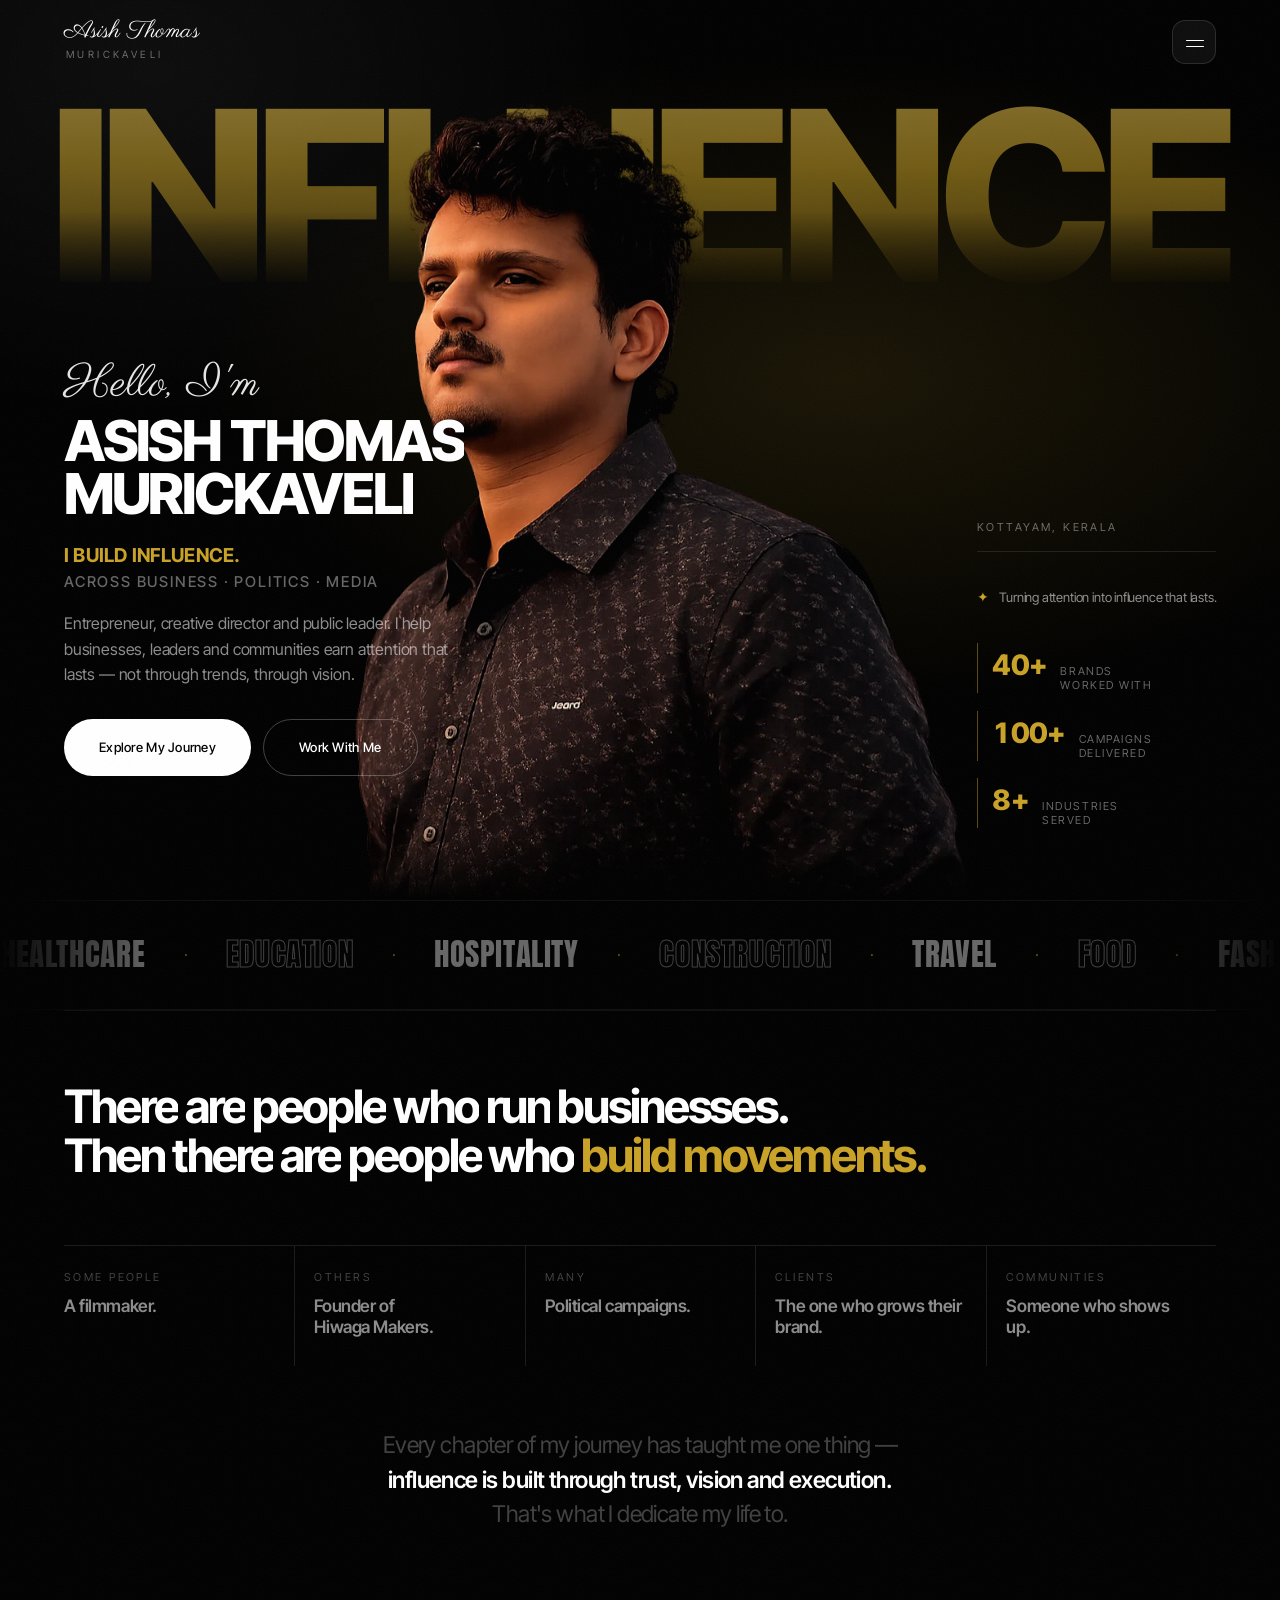
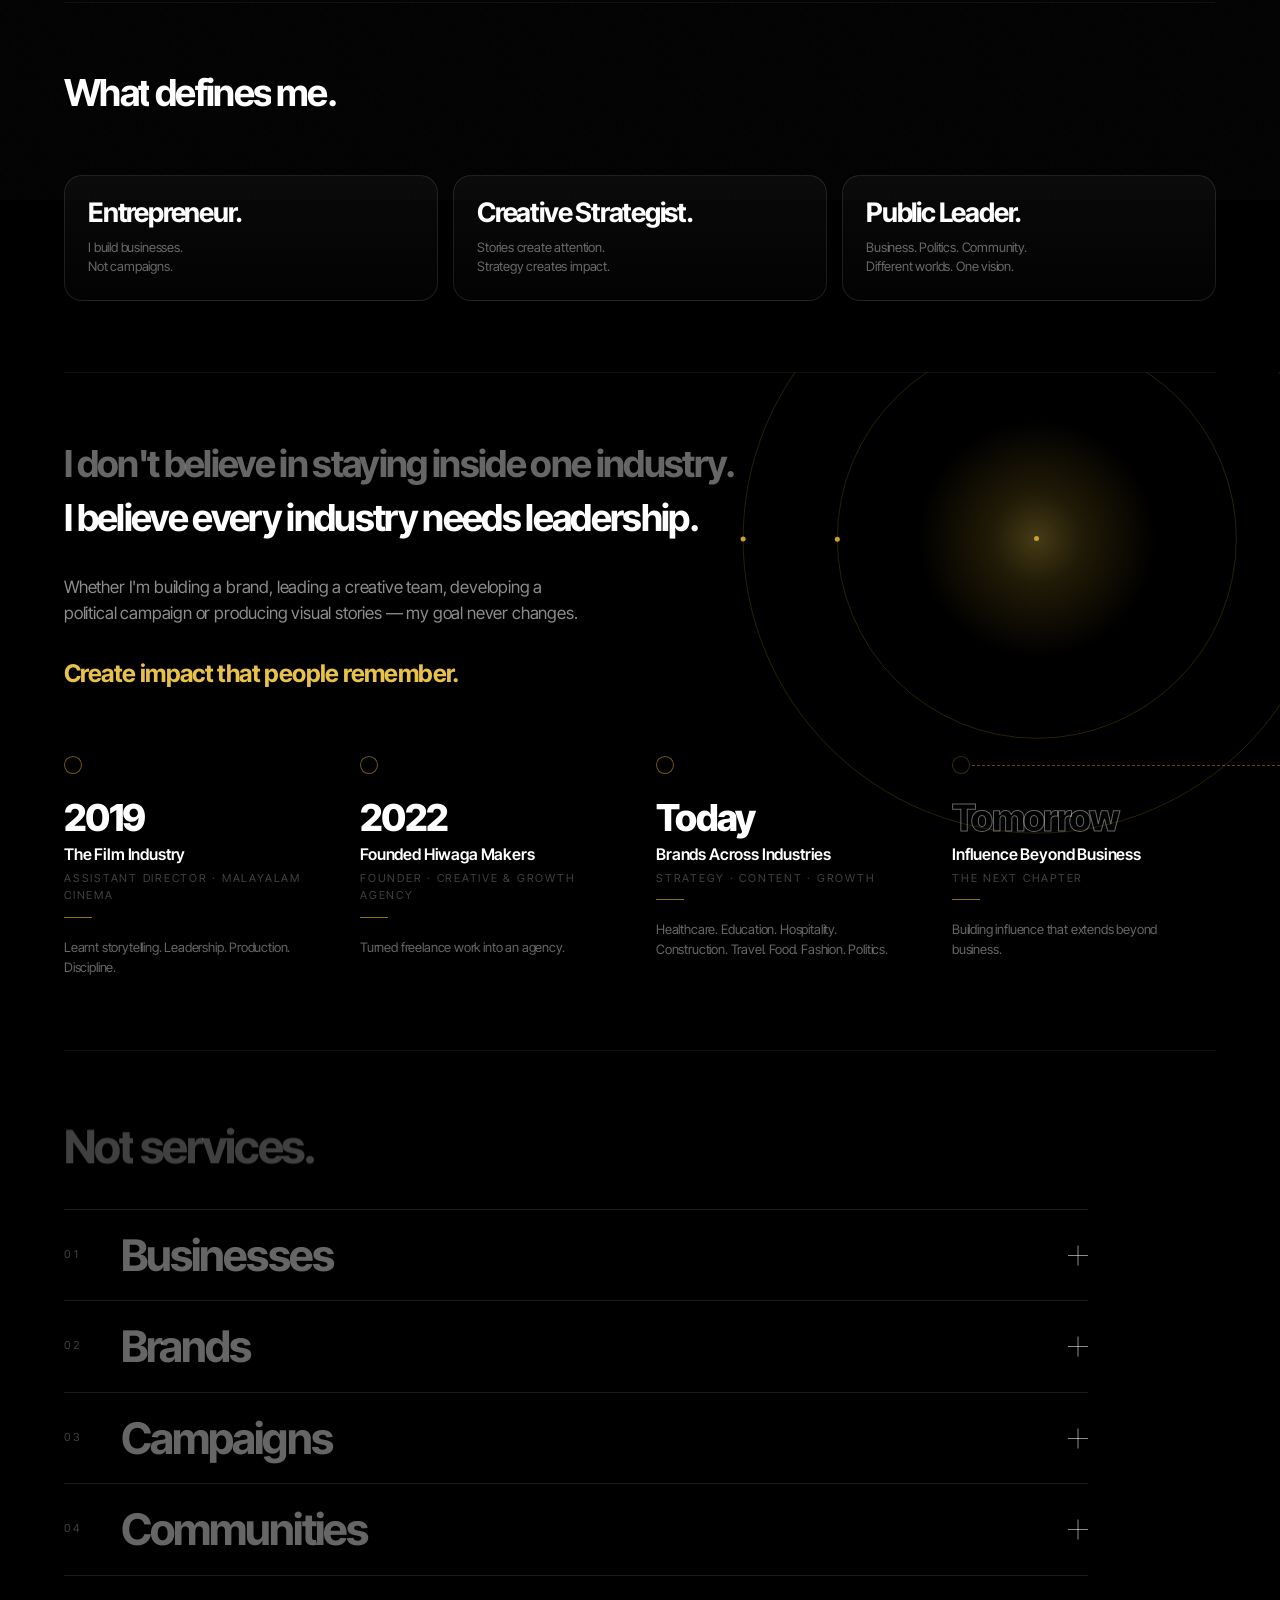
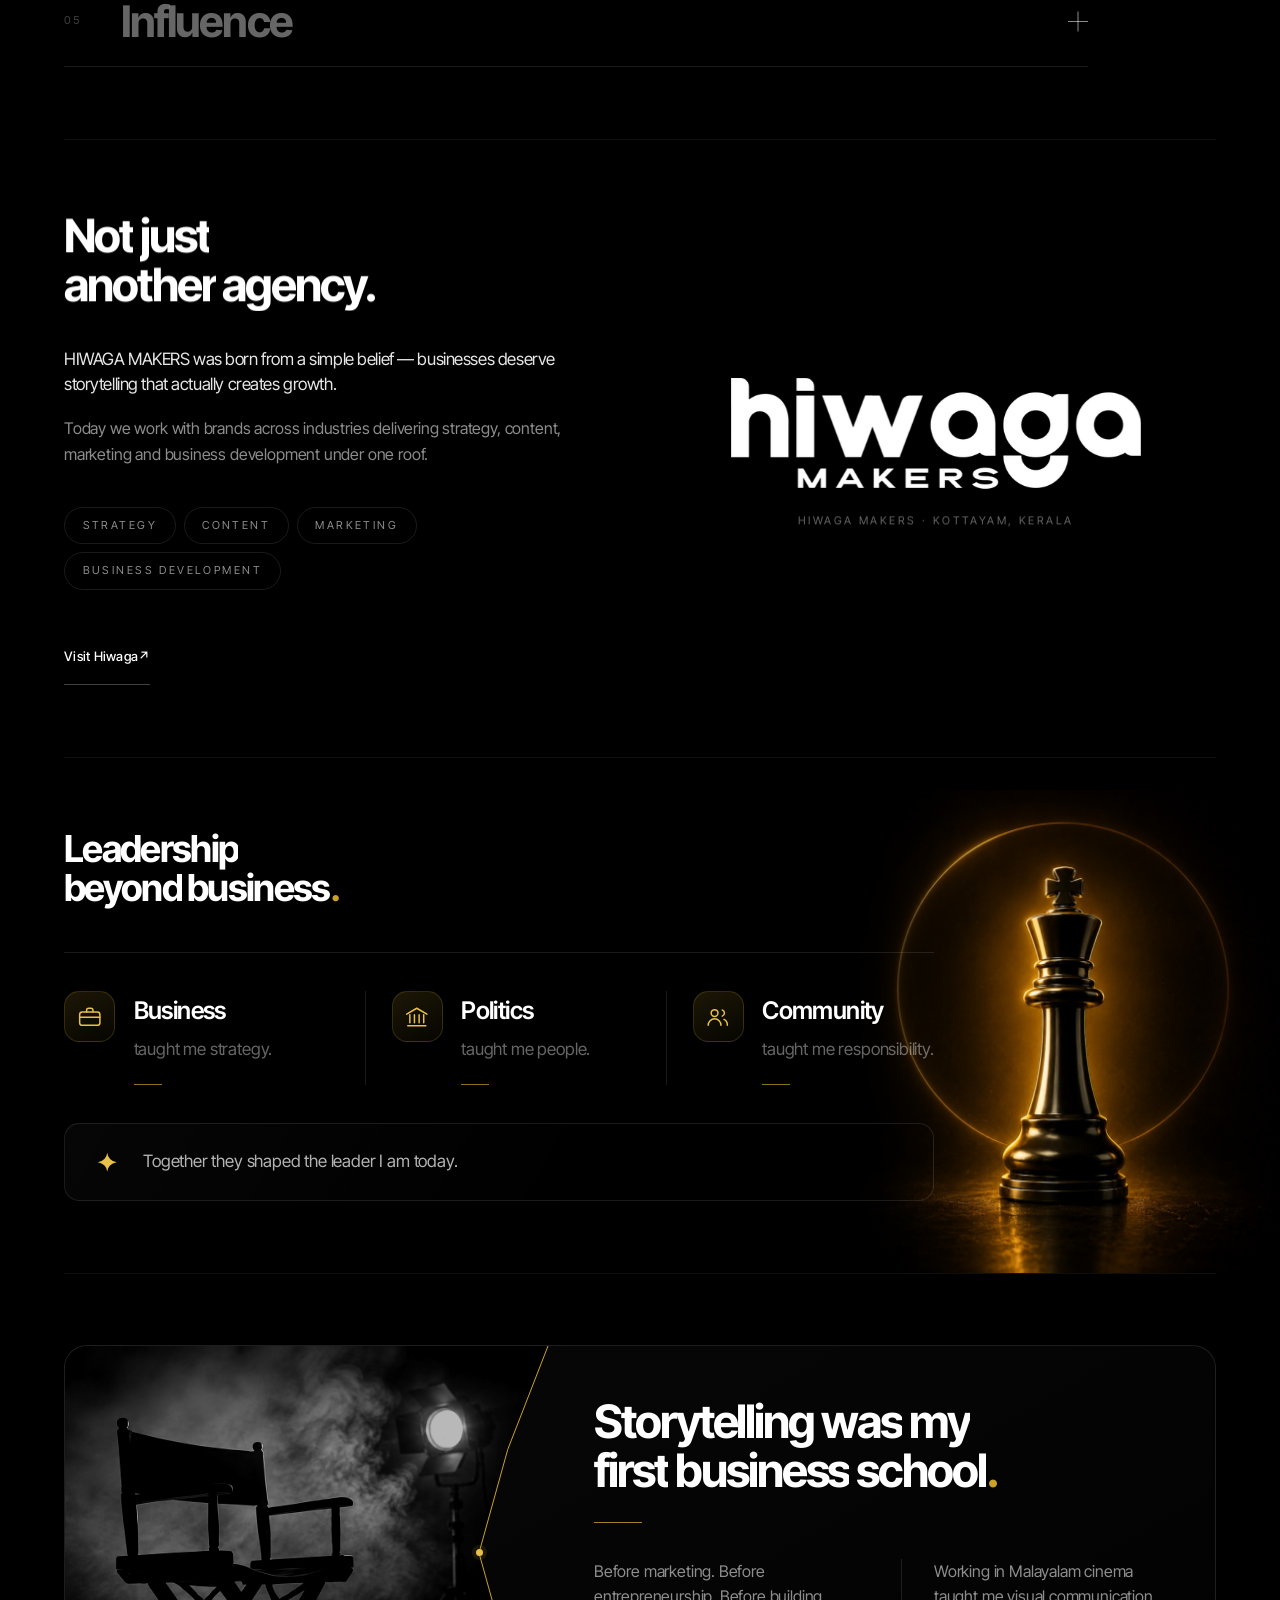
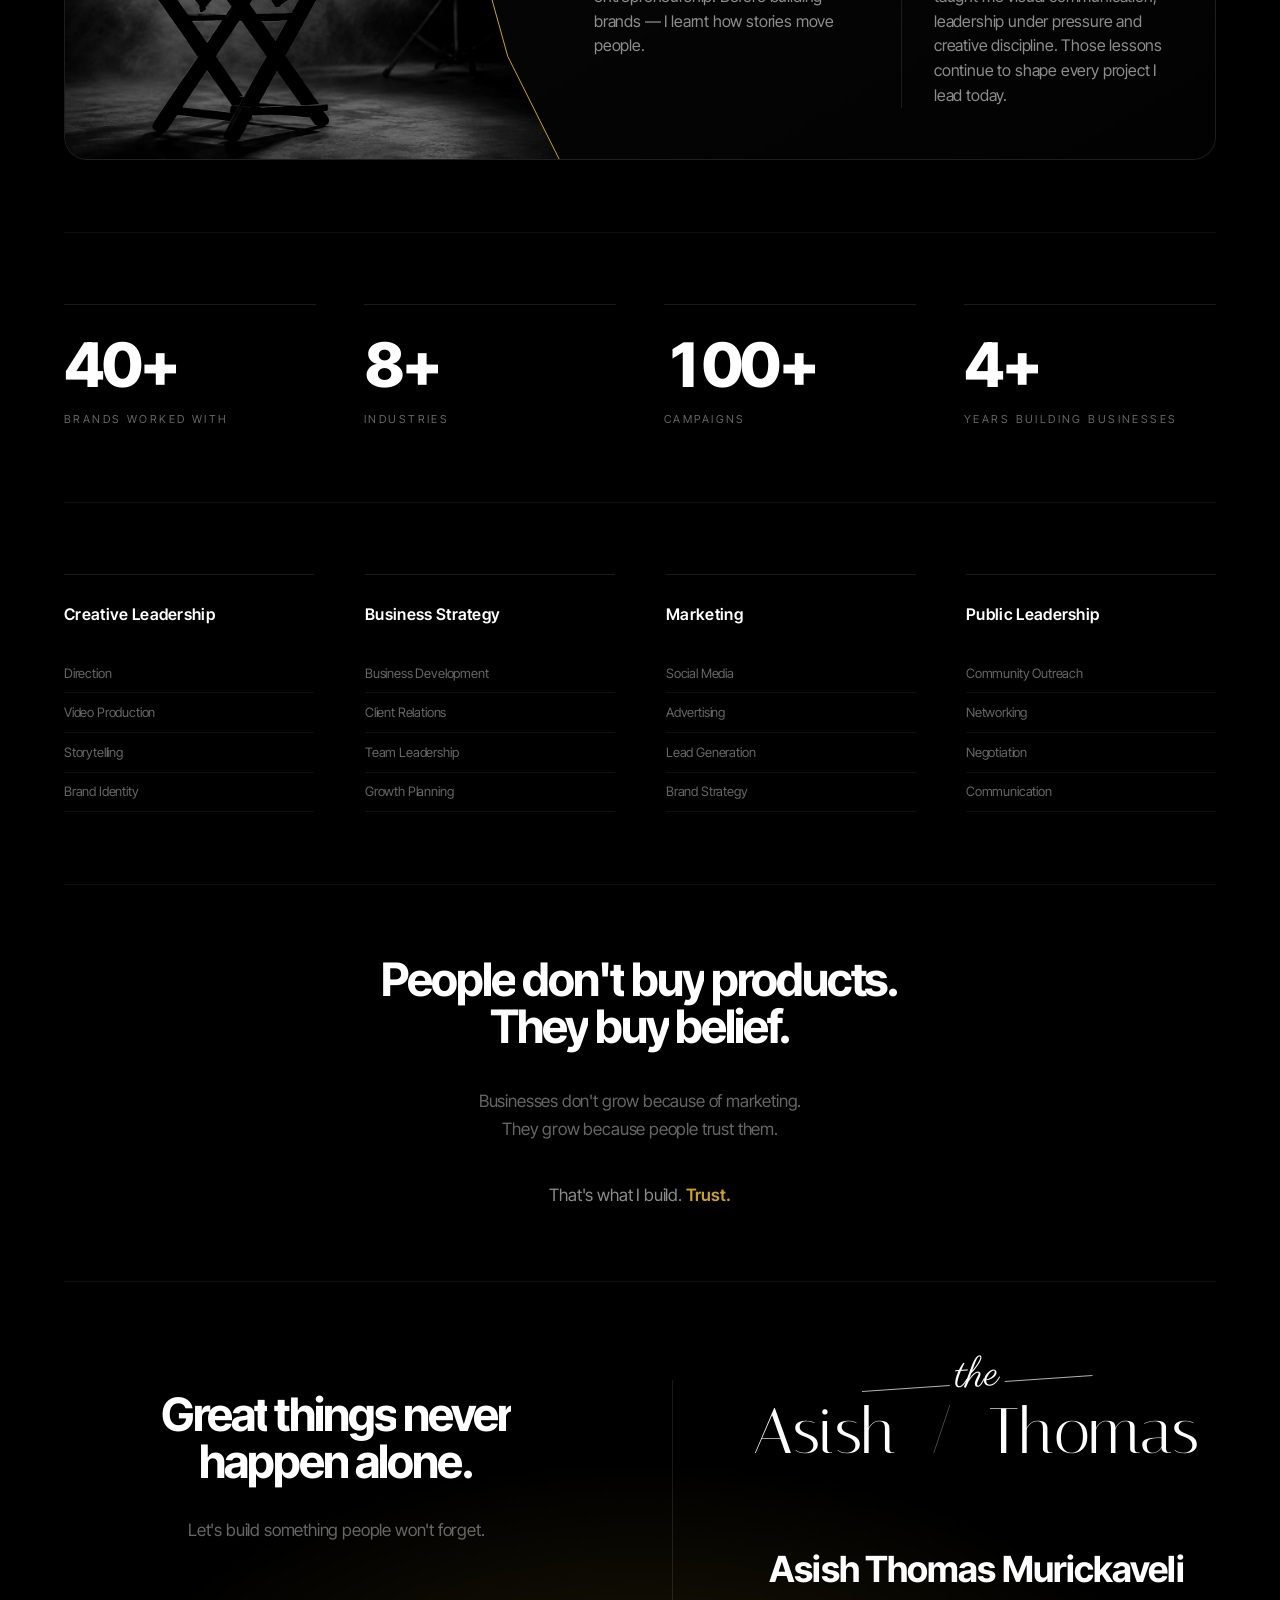
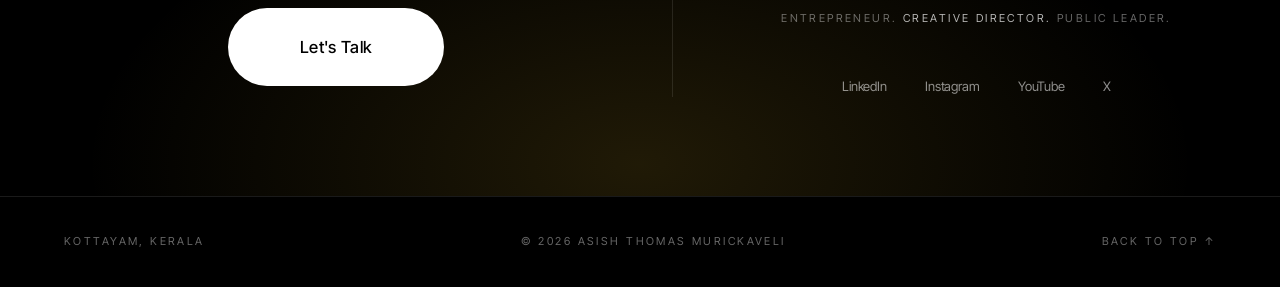
==== index.html @ c1691a9d "Implement the UI design for Asish portfolio - v1" ====
<!doctype html>
<html lang="en">
  <head>
    <meta charset="UTF-8" />
    <meta
      name="viewport"
      content="width=device-width, initial-scale=1.0, viewport-fit=cover"
    />
    <meta name="theme-color" content="#000000" />

    <!-- ================= SEO ================= -->
    <title>Asish Thomas Murickaveli — I Build Influence</title>
    <meta
      name="description"
      content="Asish Thomas Murickaveli — Entrepreneur, Creative Director and Public Leader. Founder of Hiwaga Makers. Building influence across business, politics and media."
    />
    <meta name="author" content="Asish Thomas Murickaveli" />
    <meta name="robots" content="index, follow" />
    <link rel="canonical" href="https://asishthomas.com/" />

    <!-- Open Graph -->
    <meta property="og:type" content="website" />
    <meta
      property="og:title"
      content="Asish Thomas Murickaveli — I Build Influence"
    />
    <meta
      property="og:description"
      content="Entrepreneur. Creative Director. Public Leader. I help businesses, leaders and communities earn attention that lasts."
    />
    <meta property="og:image" content="assets/img/portrait.png" />
    <meta property="og:url" content="https://asishthomas.com/" />
    <meta name="twitter:card" content="summary_large_image" />

    <!-- ================= FONTS ================= -->
    <!-- SF Pro Display is the target face and resolves natively on Apple platforms
       (see --font-sans). Inter Tight is the fallback grotesk for everyone else;
       Italiana + Parisienne set the wordmark and the "Hello, I'm" line;
       Anton carries the industries strip. -->
    <link rel="preconnect" href="https://fonts.googleapis.com" />
    <link rel="preconnect" href="https://fonts.gstatic.com" crossorigin />
    <link
      href="https://fonts.googleapis.com/css2?family=Anton&family=Inter+Tight:ital,wght@0,300;0,400;0,500;0,600;0,700;0,800;0,900&family=Italiana&family=Parisienne&display=swap"
      rel="stylesheet"
    />

    <!-- ================= STYLES (modular) ================= -->
    <link rel="stylesheet" href="css/variables.css" />
    <link rel="stylesheet" href="css/base.css" />
    <link rel="stylesheet" href="css/components.css" />
    <link rel="stylesheet" href="css/sections.css" />
    <link rel="stylesheet" href="css/responsive.css" />

    <link rel="icon" href="assets/img/favicon.svg" type="image/svg+xml" />

    <!-- The hero portrait is the LCP element — fetch it alongside the CSS -->
    <link
      rel="preload"
      as="image"
      href="assets/img/portrait.webp"
      type="image/webp"
      fetchpriority="high"
    />

    <!-- Flag JS support before first paint so no-JS visitors still see everything -->
    <script>
      document.documentElement.classList.add("js");
    </script>

    <!-- Structured data -->
    <script type="application/ld+json">
      {
        "@context": "https://schema.org",
        "@type": "Person",
        "name": "Asish Thomas Murickaveli",
        "jobTitle": ["Entrepreneur", "Creative Director", "Public Leader"],
        "worksFor": { "@type": "Organization", "name": "Hiwaga Makers" },
        "address": {
          "@type": "PostalAddress",
          "addressLocality": "Kottayam",
          "addressRegion": "Kerala",
          "addressCountry": "IN"
        },
        "description": "Builder of influence across business, politics and media."
      }
    </script>
  </head>

  <body>
    <!-- ============================================================
     PRELOADER — a single counting line, no logos, no spinners
============================================================ -->
    <div class="preloader" id="preloader" aria-hidden="true">
      <div class="preloader__inner">
        <span class="preloader__word">INFLUENCE</span>
        <span class="preloader__count" id="preloaderCount">00</span>
      </div>
      <div class="preloader__bar"><i id="preloaderBar"></i></div>
    </div>

    <!-- Film grain overlay -->
    <div class="grain" aria-hidden="true"></div>

    <!-- Scroll progress -->
    <div class="scroll-progress" aria-hidden="true">
      <i id="scrollProgress"></i>
    </div>

    <a class="skip-link" href="#hero">Skip to content</a>

    <!-- ============================================================
     NAVIGATION
============================================================ -->
    <header class="nav" id="nav">
      <div class="nav__inner">
        <!-- Brand mark: a signature wordmark. Script given name over a
         letterspaced surname — the same pairing as the footer lockup. -->
        <a
          href="#hero"
          class="brand"
          aria-label="Asish Thomas Murickaveli — home"
        >
          <span class="brand__script">Asish Thomas</span>
          <span class="brand__surname">Murickaveli</span>
        </a>

        <button
          class="nav__toggle"
          id="navToggle"
          aria-label="Open menu"
          aria-expanded="false"
          aria-controls="menu"
        >
          <span></span><span></span>
        </button>
      </div>
    </header>

    <!-- Fullscreen menu -->
    <div
      class="menu"
      id="menu"
      role="dialog"
      aria-modal="true"
      aria-label="Menu"
      hidden
    >
      <div class="menu__list">
        <a href="#hero" data-nav><em>01</em> Home</a>
        <a href="#story" data-nav><em>02</em> Story</a>
        <a href="#pillars" data-nav><em>03</em> Pillars</a>
        <a href="#journey" data-nav><em>04</em> Journey</a>
        <a href="#build" data-nav><em>05</em> What I Build</a>
        <a href="#hiwaga" data-nav><em>06</em> Hiwaga Makers</a>
        <a href="#leadership" data-nav><em>07</em> Leadership</a>
        <a href="#film" data-nav><em>08</em> Film</a>
        <a href="#numbers" data-nav><em>09</em> Impact</a>
        <a href="#contact" data-nav><em>10</em> Contact</a>
      </div>
      <div class="menu__foot">
        <div class="menu__meta">
          <span>Kottayam, Kerala</span>
          <span>Entrepreneur · Creative Director · Public Leader</span>
        </div>
        <a href="#contact" class="btn btn--solid" data-nav
          ><span>Work With Me</span></a
        >
      </div>
    </div>

    <!-- Section indicator rail -->
    <nav class="rail" id="rail" aria-label="Section navigation">
      <a href="#hero" data-nav data-rail="Home"><i></i></a>
      <a href="#story" data-nav data-rail="Story"><i></i></a>
      <a href="#pillars" data-nav data-rail="Pillars"><i></i></a>
      <a href="#journey" data-nav data-rail="Journey"><i></i></a>
      <a href="#build" data-nav data-rail="Build"><i></i></a>
      <a href="#hiwaga" data-nav data-rail="Hiwaga"><i></i></a>
      <a href="#leadership" data-nav data-rail="Leadership"><i></i></a>
      <a href="#film" data-nav data-rail="Film"><i></i></a>
      <a href="#numbers" data-nav data-rail="Impact"><i></i></a>
      <a href="#contact" data-nav data-rail="Contact"><i></i></a>
    </nav>

    <main id="main">
      <!-- ==========================================================
       01 · HERO
  ========================================================== -->
      <section class="hero" id="hero" data-section>
        <!-- Oversized display word. Decorative: the portrait crops into it, the
         way a title card sits behind a subject. -->
        <div class="hero__word" aria-hidden="true" data-parallax="0.04">
          <span>INFLUENCE</span>
        </div>

        <!-- Cut-out portrait: stands in front of the display word, feet feathered
         into the section edge. WebP first, PNG for older Safari. -->
        <div class="hero__media" data-parallax="0.06">
          <picture>
            <source srcset="assets/img/portrait.webp" type="image/webp" />
            <img
              src="assets/img/portrait.png"
              alt="Portrait of Asish Thomas Murickaveli"
              class="hero__img"
              width="767"
              height="984"
              fetchpriority="high"
              decoding="async"
            />
          </picture>
        </div>

        <div class="hero__inner">
          <div class="hero__grid">
            <div class="hero__lead">
              <p class="hero__script" data-reveal>Hello, I'm</p>

              <h1 class="hero__name" data-split data-delay="140">
                Asish Thomas<br />Murickaveli
              </h1>

              <p class="hero__role" data-reveal data-delay="520">
                I Build Influence.<br />
                <span>Across Business · Politics · Media</span>
              </p>

              <p class="hero__copy" data-reveal data-delay="600">
                Entrepreneur, creative director and public leader. I help
                businesses, leaders and communities earn attention that lasts —
                not through trends, through vision.
              </p>

              <div class="hero__actions" data-reveal data-delay="680">
                <a href="#journey" class="btn btn--solid" data-nav>
                  <span>Explore My Journey</span>
                </a>
                <a href="#contact" class="btn btn--ghost" data-nav>
                  <span>Work With Me</span>
                </a>
              </div>

              <p class="hero__pill" data-reveal data-delay="760">
                <span class="dot" aria-hidden="true"></span>
                Available for collaborations
              </p>
            </div>

            <aside class="hero__side">
              <p class="hero__place" data-reveal data-delay="660">
                Kottayam, Kerala
              </p>

              <p class="hero__note" data-reveal data-delay="700">
                <span class="spark" aria-hidden="true">✦</span>
                Turning attention into influence that lasts.
              </p>

              <ul class="hero__stats" aria-label="Track record">
                <li data-reveal data-delay="760">
                  <b>40+</b><span>Brands<br />Worked With</span>
                </li>
                <li data-reveal data-delay="820">
                  <b>100+</b><span>Campaigns<br />Delivered</span>
                </li>
                <li data-reveal data-delay="880">
                  <b>8+</b><span>Industries<br />Served</span>
                </li>
              </ul>
            </aside>
          </div>
        </div>
      </section>

      <!-- ==========================================================
       MARQUEE · Industries
  ========================================================== -->
      <section class="marquee" aria-label="Industries served">
        <div class="marquee__track">
          <div class="marquee__group">
            <span>Healthcare</span><em>·</em><span>Education</span><em>·</em
            ><span>Hospitality</span><em>·</em> <span>Construction</span
            ><em>·</em><span>Travel</span><em>·</em><span>Food</span><em>·</em>
            <span>Fashion</span><em>·</em><span>Politics</span><em>·</em>
          </div>
          <div class="marquee__group" aria-hidden="true">
            <span>Healthcare</span><em>·</em><span>Education</span><em>·</em
            ><span>Hospitality</span><em>·</em> <span>Construction</span
            ><em>·</em><span>Travel</span><em>·</em><span>Food</span><em>·</em>
            <span>Fashion</span><em>·</em><span>Politics</span><em>·</em>
          </div>
        </div>
      </section>

      <!-- ==========================================================
       02 · STORY
  ========================================================== -->
      <section class="section story" id="story" data-section>
        <div class="wrap">
          <!-- Band 1 — the statement -->
          <h2 class="story__statement" data-split>
            There are people who run businesses.<br />
            Then there are people who <span class="hl">build movements.</span>
          </h2>

          <!-- Band 2 — the same five sentences, restructured so they scan -->
          <ul class="known">
            <li class="known__item" data-reveal>
              <span class="known__who">Some people</span>
              <span class="known__what">A filmmaker.</span>
            </li>
            <li class="known__item" data-reveal data-delay="70">
              <span class="known__who">Others</span>
              <span class="known__what">Founder of Hiwaga&nbsp;Makers.</span>
            </li>
            <li class="known__item" data-reveal data-delay="140">
              <span class="known__who">Many</span>
              <span class="known__what">Political campaigns.</span>
            </li>
            <li class="known__item" data-reveal data-delay="210">
              <span class="known__who">Clients</span>
              <span class="known__what">The one who grows their brand.</span>
            </li>
            <li class="known__item" data-reveal data-delay="280">
              <span class="known__who">Communities</span>
              <span class="known__what">Someone who shows up.</span>
            </li>
          </ul>

          <!-- Band 3 — the conclusion -->
          <blockquote class="creed" data-reveal>
            <span>Every chapter of my journey has taught me one thing —</span>
            <strong
              >influence is built through trust, vision and execution.</strong
            >
            <span>That's what I dedicate my life to.</span>
          </blockquote>
        </div>
      </section>

      <!-- ==========================================================
       03 · PILLARS
  ========================================================== -->
      <section class="section pillars" id="pillars" data-section>
        <div class="wrap">
          <header class="intro">
            <h2 class="intro__title" data-split>What defines me.</h2>
            <p class="intro__sub" data-reveal data-delay="120">
              Three disciplines, one way of working — I build the business, tell
              its story and stand behind it in public.
            </p>
          </header>

          <div class="cards">
            <article class="card" data-reveal>
              <span class="card__glow" aria-hidden="true"></span>
              <h3 class="card__title">Entrepreneur.</h3>
              <p class="card__text">I build businesses.<br />Not campaigns.</p>
              <span class="card__line" aria-hidden="true"></span>
            </article>

            <article class="card" data-reveal data-delay="90">
              <span class="card__glow" aria-hidden="true"></span>
              <h3 class="card__title">Creative Strategist.</h3>
              <p class="card__text">
                Stories create attention.<br />Strategy creates impact.
              </p>
              <span class="card__line" aria-hidden="true"></span>
            </article>

            <article class="card" data-reveal data-delay="180">
              <span class="card__glow" aria-hidden="true"></span>
              <h3 class="card__title">Public Leader.</h3>
              <p class="card__text">
                Business. Politics. Community.<br />Different worlds. One
                vision.
              </p>
              <span class="card__line" aria-hidden="true"></span>
            </article>
          </div>
        </div>
      </section>

      <!-- ==========================================================
       04 · JOURNEY — the statement and the track read as one block:
       the belief up top, the chapters that prove it underneath.
  ========================================================== -->
      <section class="section journey" id="journey" data-section>
        <!-- Orbit: concentric rings turning around a single point of light.
         Decorative — the one graphic in the section, kept to its corner. -->
        <div class="orbit" aria-hidden="true">
          <span class="orbit__glow"></span>
          <span class="orbit__ring"></span>
          <span class="orbit__ring"></span>
          <span class="orbit__ring"></span>
        </div>

        <div class="wrap">
          <div class="journey__head">
            <p class="statement__line" data-reveal>
              I don't believe in staying inside one industry.
            </p>
            <p
              class="statement__line statement__line--on"
              data-reveal
              data-delay="80"
            >
              I believe every industry needs leadership.
            </p>
            <p class="statement__small" data-reveal data-delay="160">
              Whether I'm building a brand, leading a creative team, developing
              a political campaign or producing visual stories — my goal never
              changes.
            </p>
            <p class="statement__punch" data-reveal data-delay="240">
              Create impact that people remember.
            </p>
          </div>

          <!-- Every chapter visible at once. Interaction is hover + a line that
           fills as the section scrolls past — nothing is hidden behind a click.
           Each step owns the connector to its right, so the track stays correct
           however many columns auto-fit decides on. -->
          <ol class="track" id="track">
            <li class="track__step" style="--i: 0" data-reveal>
              <span class="track__node" aria-hidden="true"></span>
              <p class="track__year">2019</p>
              <h3 class="track__title">The Film Industry</h3>
              <p class="track__role">Assistant Director · Malayalam Cinema</p>
              <p class="track__text">
                Learnt storytelling. Leadership. Production. Discipline.
              </p>
            </li>

            <li class="track__step" style="--i: 1" data-reveal data-delay="90">
              <span class="track__node" aria-hidden="true"></span>
              <p class="track__year">2022</p>
              <h3 class="track__title">Founded Hiwaga Makers</h3>
              <p class="track__role">Founder · Creative &amp; Growth Agency</p>
              <p class="track__text">Turned freelance work into an agency.</p>
            </li>

            <li class="track__step" style="--i: 2" data-reveal data-delay="180">
              <span class="track__node" aria-hidden="true"></span>
              <p class="track__year">Today</p>
              <h3 class="track__title">Brands Across Industries</h3>
              <p class="track__role">Strategy · Content · Growth</p>
              <p class="track__text">
                Healthcare. Education. Hospitality. Construction. Travel. Food.
                Fashion. Politics.
              </p>
            </li>

            <li
              class="track__step track__step--future"
              style="--i: 3"
              data-reveal
              data-delay="270"
            >
              <span class="track__node" aria-hidden="true"></span>
              <p class="track__year">Tomorrow</p>
              <h3 class="track__title">Influence Beyond Business</h3>
              <p class="track__role">The next chapter</p>
              <p class="track__text">
                Building influence that extends beyond business.
              </p>
            </li>
          </ol>
        </div>
      </section>

      <!-- ==========================================================
       05 · WHAT I BUILD — expanding list, not cards
  ========================================================== -->
      <section class="section build" id="build" data-section>
        <div class="wrap">
          <h2 class="display" data-split>Not services.</h2>

          <div class="accordion" id="accordion">
            <div class="acc" data-reveal>
              <button class="acc__head" aria-expanded="false">
                <span class="acc__index">01</span>
                <span class="acc__title">Businesses</span>
                <span class="acc__icon" aria-hidden="true"></span>
              </button>
              <div class="acc__panel">
                <div class="acc__inner">
                  <p>
                    Ventures built to stand on their own — structure,
                    positioning, revenue model and the team that runs it. I
                    don't consult from the sidelines; I build the thing and stay
                    accountable for whether it works.
                  </p>
                </div>
              </div>
            </div>

            <div class="acc" data-reveal>
              <button class="acc__head" aria-expanded="false">
                <span class="acc__index">02</span>
                <span class="acc__title">Brands</span>
                <span class="acc__icon" aria-hidden="true"></span>
              </button>
              <div class="acc__panel">
                <div class="acc__inner">
                  <p>
                    Identity, voice and visual language that make a business
                    recognisable before it is ever explained. A brand is not a
                    logo — it is the memory people keep of you.
                  </p>
                </div>
              </div>
            </div>

            <div class="acc" data-reveal>
              <button class="acc__head" aria-expanded="false">
                <span class="acc__index">03</span>
                <span class="acc__title">Campaigns</span>
                <span class="acc__icon" aria-hidden="true"></span>
              </button>
              <div class="acc__panel">
                <div class="acc__inner">
                  <p>
                    Commercial and political. Message architecture, creative
                    direction, ground execution and the discipline to measure
                    what actually moved. Attention is easy. Movement is the
                    work.
                  </p>
                </div>
              </div>
            </div>

            <div class="acc" data-reveal>
              <button class="acc__head" aria-expanded="false">
                <span class="acc__index">04</span>
                <span class="acc__title">Communities</span>
                <span class="acc__icon" aria-hidden="true"></span>
              </button>
              <div class="acc__panel">
                <div class="acc__inner">
                  <p>
                    People organised around a shared belief outlast any campaign
                    cycle. I build rooms worth walking into — and keep showing
                    up in them long after the cameras leave.
                  </p>
                </div>
              </div>
            </div>

            <div class="acc" data-reveal>
              <button class="acc__head" aria-expanded="false">
                <span class="acc__index">05</span>
                <span class="acc__title">Influence</span>
                <span class="acc__icon" aria-hidden="true"></span>
              </button>
              <div class="acc__panel">
                <div class="acc__inner">
                  <p>
                    The compound result of all four. Influence is what remains
                    when the budget stops — trust that carries a name into rooms
                    it was never introduced to.
                  </p>
                </div>
              </div>
            </div>
          </div>
        </div>
      </section>

      <!-- ==========================================================
       06 · HIWAGA MAKERS
  ========================================================== -->
      <section class="section hiwaga" id="hiwaga" data-section>
        <div class="wrap hiwaga__grid">
          <div class="hiwaga__text">
            <h2 class="display" data-split>Not just<br />another agency.</h2>
            <p class="lead" data-reveal>
              HIWAGA MAKERS was born from a simple belief — businesses deserve
              storytelling that actually creates growth.
            </p>
            <p class="body" data-reveal data-delay="80">
              Today we work with brands across industries delivering strategy,
              content, marketing and business development under one roof.
            </p>
            <ul class="hiwaga__services" data-reveal data-delay="140">
              <li>Strategy</li>
              <li>Content</li>
              <li>Marketing</li>
              <li>Business Development</li>
            </ul>
            <a
              href="https://www.hiwagamakers.com/"
              class="btn btn--line"
              target="_blank"
              rel="noopener noreferrer"
              ><span>Visit Hiwaga</span></a
            >
          </div>

          <!-- The right column is the logo itself — no placeholder artwork behind it. -->
          <figure class="hiwaga__aside" data-parallax="0.06">
            <a
              class="hiwaga__logo"
              href="https://www.hiwagamakers.com/"
              target="_blank"
              rel="noopener noreferrer"
              aria-label="Hiwaga Makers — visit the website"
              data-reveal
            >
              <picture>
                <source
                  srcset="assets/img/hiwaga-logo.webp"
                  type="image/webp"
                />
                <img
                  src="assets/img/hiwaga-logo.png"
                  alt="Hiwaga Makers"
                  width="560"
                  height="152"
                  loading="lazy"
                  decoding="async"
                />
              </picture>
            </a>
            <figcaption data-reveal data-delay="120">
              Hiwaga Makers · Kottayam, Kerala
            </figcaption>
          </figure>
        </div>
      </section>

      <!-- ==========================================================
       07 · LEADERSHIP
  ========================================================== -->
      <section class="section leadership" id="leadership" data-section>
        <!-- The king holds the right edge of the section and fades into the black. -->
        <figure class="leadership__media" data-parallax="0.05">
          <img
            src="assets/img/chess.jpg"
            alt="A chess king lit against the dark"
            width="880"
            height="1100"
            loading="lazy"
            decoding="async"
          />
        </figure>

        <div class="wrap leadership__inner">
          <h2 class="display display--lg" data-split>
            Leadership<br />beyond business<span class="dot">.</span>
          </h2>

          <div class="triad">
            <div class="triad__item" data-reveal>
              <span class="triad__icon" aria-hidden="true">
                <svg
                  viewBox="0 0 24 24"
                  fill="none"
                  stroke="currentColor"
                  stroke-width="1.4"
                  stroke-linecap="round"
                  stroke-linejoin="round"
                >
                  <rect x="2.5" y="7.5" width="19" height="12.5" rx="2.5" />
                  <path d="M9 7.5V6a2 2 0 0 1 2-2h2a2 2 0 0 1 2 2v1.5" />
                  <path d="M2.5 12.5h19" />
                </svg>
              </span>
              <div class="triad__body">
                <span class="triad__k">Business</span>
                <p>taught me strategy.</p>
              </div>
            </div>

            <div class="triad__item" data-reveal data-delay="80">
              <span class="triad__icon" aria-hidden="true">
                <svg
                  viewBox="0 0 24 24"
                  fill="none"
                  stroke="currentColor"
                  stroke-width="1.4"
                  stroke-linecap="round"
                  stroke-linejoin="round"
                >
                  <path d="M2.5 9.5 12 4l9.5 5.5" />
                  <path d="M5.5 10v7.5M9.8 10v7.5M14.2 10v7.5M18.5 10v7.5" />
                  <path d="M3.5 20.5h17" />
                </svg>
              </span>
              <div class="triad__body">
                <span class="triad__k">Politics</span>
                <p>taught me people.</p>
              </div>
            </div>

            <div class="triad__item" data-reveal data-delay="160">
              <span class="triad__icon" aria-hidden="true">
                <svg
                  viewBox="0 0 24 24"
                  fill="none"
                  stroke="currentColor"
                  stroke-width="1.4"
                  stroke-linecap="round"
                  stroke-linejoin="round"
                >
                  <circle cx="9" cy="8.5" r="3.2" />
                  <path d="M3 20c0-3.4 2.7-6.1 6-6.1s6 2.7 6 6.1" />
                  <path d="M16.2 5.7a3 3 0 0 1 0 5.7" />
                  <path d="M17.8 14.5c1.9.9 3.2 2.9 3.2 5.5" />
                </svg>
              </span>
              <div class="triad__body">
                <span class="triad__k">Community</span>
                <p>taught me responsibility.</p>
              </div>
            </div>
          </div>

          <p class="note" data-reveal data-delay="220">
            <span class="note__spark" aria-hidden="true">
              <svg viewBox="0 0 24 24" fill="currentColor">
                <path d="M12 1q1 9 11 11-10 2-11 11-1-9-11-11 10-2 11-11z" />
              </svg>
            </span>
            <span>Together they shaped the leader I am today.</span>
          </p>
        </div>
      </section>

      <!-- ==========================================================
       08 · FILM
  ========================================================== -->
      <section class="section film" id="film" data-section>
        <div class="wrap">
          <!-- One card: the set on the left, the lesson on the right, a gold seam
           between them. The seam SVG and the image's clip-path share the same
           coordinates, so the line always sits exactly on the cut. -->
          <div class="film__card">
            <figure class="film__media">
              <img
                src="assets/img/chair.jpg"
                alt="A director's chair and lamp on a smoke-filled set"
                width="1500"
                height="1000"
                loading="lazy"
                decoding="async"
              />
            </figure>

            <svg
              class="film__seam"
              viewBox="0 0 100 100"
              preserveAspectRatio="none"
              aria-hidden="true"
            >
              <polyline points="42,0 38.5,25 36,50 38.5,75 43,100" />
            </svg>
            <!-- The dot is HTML, not SVG: a circle inside a stretched viewBox
             would render as an ellipse. -->
            <span class="film__dot" aria-hidden="true"></span>

            <div class="film__body">
              <h2 class="display" data-split>
                Storytelling was my<br />first business school<span class="dot"
                  >.</span
                >
              </h2>
              <div class="film__cols">
                <p data-reveal>
                  Before marketing. Before entrepreneurship. Before building
                  brands — I learnt how stories move people.
                </p>
                <p data-reveal data-delay="80">
                  Working in Malayalam cinema taught me visual communication,
                  leadership under pressure and creative discipline. Those
                  lessons continue to shape every project I lead today.
                </p>
              </div>
            </div>
          </div>
        </div>
      </section>

      <!-- ==========================================================
       09 · NUMBERS
  ========================================================== -->
      <section class="section numbers" id="numbers" data-section>
        <div class="wrap">
          <div class="numbers__grid">
            <div class="num" data-reveal>
              <span class="num__value" data-count="40" data-suffix="+">0</span>
              <span class="num__label">Brands Worked With</span>
            </div>
            <div class="num" data-reveal data-delay="80">
              <span class="num__value" data-count="8" data-suffix="+">0</span>
              <span class="num__label">Industries</span>
            </div>
            <div class="num" data-reveal data-delay="160">
              <span class="num__value" data-count="100" data-suffix="+">0</span>
              <span class="num__label">Campaigns</span>
            </div>
            <div class="num" data-reveal data-delay="240">
              <span class="num__value" data-count="4" data-suffix="+">0</span>
              <span class="num__label">Years Building Businesses</span>
            </div>
          </div>
        </div>
      </section>

      <!-- ==========================================================
       SKILLS
  ========================================================== -->
      <section class="section skills" id="skills" data-section>
        <div class="wrap">
          <div class="skills__grid">
            <div class="skill" data-reveal>
              <h3>Creative Leadership</h3>
              <ul>
                <li>Direction</li>
                <li>Video Production</li>
                <li>Storytelling</li>
                <li>Brand Identity</li>
              </ul>
            </div>
            <div class="skill" data-reveal data-delay="80">
              <h3>Business Strategy</h3>
              <ul>
                <li>Business Development</li>
                <li>Client Relations</li>
                <li>Team Leadership</li>
                <li>Growth Planning</li>
              </ul>
            </div>
            <div class="skill" data-reveal data-delay="160">
              <h3>Marketing</h3>
              <ul>
                <li>Social Media</li>
                <li>Advertising</li>
                <li>Lead Generation</li>
                <li>Brand Strategy</li>
              </ul>
            </div>
            <div class="skill" data-reveal data-delay="240">
              <h3>Public Leadership</h3>
              <ul>
                <li>Community Outreach</li>
                <li>Networking</li>
                <li>Negotiation</li>
                <li>Communication</li>
              </ul>
            </div>
          </div>
        </div>
      </section>

      <!-- ==========================================================
       PHILOSOPHY
  ========================================================== -->
      <section class="section philosophy" data-section>
        <div class="wrap">
          <h2 class="philosophy__big" data-split>
            People don't buy products.<br />They buy belief.
          </h2>
          <div class="philosophy__sub">
            <p data-reveal>Businesses don't grow because of marketing.</p>
            <p data-reveal data-delay="80">
              They grow because people trust them.
            </p>
            <p class="philosophy__punch" data-reveal data-delay="160">
              That's what I build. <span>Trust.</span>
            </p>
          </div>
        </div>
      </section>

      <!-- ==========================================================
       12 · CONTACT
  ========================================================== -->
      <!-- The ask and the signature sit side by side — one closing spread rather
       than two stacked full-width blocks. The footer keeps only its meta bar. -->
      <section class="section contact" id="contact" data-section>
        <div class="wrap contact__grid">
          <div class="contact__inner">
            <h2 class="contact__big" data-split>
              Great things never<br />happen alone.
            </h2>
            <p class="contact__sub" data-reveal>
              Let's build something people won't forget.
            </p>

            <a href="mailto:hello@asishthomas.com" class="btn btn--big"
              ><span>Let's Talk</span></a
            >
          </div>

          <div class="sign" data-reveal data-delay="120">
            <div class="wordmark" aria-hidden="true">
              <span class="wordmark__the">the</span>
              <span class="wordmark__name">Asish <i>/</i> Thomas</span>
            </div>

            <p class="footer__name">Asish Thomas Murickaveli</p>
            <p class="footer__roles">
              Entrepreneur. <span>Creative Director.</span> Public Leader.
            </p>

            <div class="footer__links">
              <a href="#">LinkedIn</a>
              <a href="#">Instagram</a>
              <a href="#">YouTube</a>
              <a href="#">X</a>
            </div>
          </div>
        </div>
      </section>
    </main>

    <!-- ============================================================
     FOOTER — meta bar only; the signature lives in the closing spread
============================================================ -->
    <footer class="footer" data-section>
      <div class="wrap">
        <div class="footer__bottom">
          <span>Kottayam, Kerala</span>
          <span
            >&copy; <span id="year">2026</span> Asish Thomas Murickaveli</span
          >
          <a href="#hero" data-nav>Back to top ↑</a>
        </div>
      </div>
    </footer>

    <!-- ================= SCRIPTS ================= -->
    <script src="js/main.js" defer></script>
  </body>
</html>
---- css/variables.css ----
/* ============================================================
   VARIABLES — single source of truth for the whole design system
   Black. White. Type. Space. Nothing decorative.
============================================================ */

:root {
  /* ---------- Colour ---------- */
  --black:        #000000;
  --off-black:    #050505;
  --ink:          #0a0a0a;   /* raised surfaces */
  --white:        #ffffff;
  --white-90:     rgba(255, 255, 255, 0.90);
  --white-70:     rgba(255, 255, 255, 0.70);
  --white-55:     rgba(255, 255, 255, 0.55);
  --white-40:     rgba(255, 255, 255, 0.40);
  --white-25:     rgba(255, 255, 255, 0.25);
  --white-12:     rgba(255, 255, 255, 0.12);
  --white-08:     rgba(255, 255, 255, 0.08);
  --line:         rgba(255, 255, 255, 0.10);
  --line-soft:    rgba(255, 255, 255, 0.06);

  /* The accent — a single tungsten gold. Emphasis, numbers and light; never a fill. */
  --accent:        #c9a227;
  --accent-bright: #e8c14a;   /* top of the display-word gradient */
  --accent-deep:   #6b5310;   /* bottom of it */
  --accent-glow:   rgba(201, 162, 39, 0.16);

  /* ---------- Type ---------- */
  /* SF Pro is the target face. On Apple platforms -apple-system resolves to the
     real SF Pro Display/Text with correct optical sizing; elsewhere Helvetica Neue
     and Inter Tight (the closest freely-licensable grotesk) stand in. Apple's
     licence does not permit self-hosting SF Pro as a webfont. */
  --font-sans: -apple-system, BlinkMacSystemFont, 'SF Pro Display', 'SF Pro Text',
               'Helvetica Neue', 'Inter Tight', Inter, Helvetica, Arial, sans-serif;
  --font-display: 'Italiana', 'Inter Tight', serif;      /* signature wordmark */
  --font-script: 'Parisienne', 'Snell Roundhand', 'Apple Chancery', cursive;  /* signature */
  --font-impact: 'Anton', 'Haettenschweiler', 'Arial Narrow Bold', var(--font-sans);

  /* Fluid type scale — 320px → 1920px, clamps keep it sane at 4K */
  --fs-hero:    clamp(2.5rem, 6.2vw, 7rem);
  --fs-display: clamp(1.875rem, 3.6vw, 3.5rem);
  --fs-lg:      clamp(1.625rem, 2.9vw, 2.75rem);
  --fs-md:      clamp(1.25rem, 1.9vw, 1.75rem);
  --fs-lead:    clamp(1.0625rem, 1.3vw, 1.25rem);
  --fs-body:    clamp(1rem, 1.15vw, 1.125rem);
  --fs-sm:      clamp(0.8125rem, 1vw, 0.9375rem);
  --fs-label:   clamp(0.6875rem, 0.85vw, 0.75rem);

  --lh-tight:   0.92;
  --lh-snug:    1.06;
  --lh-body:    1.62;

  --ls-tight:   -0.045em;   /* big headlines, SF-Pro-Display style optical tightening */
  --ls-snug:    -0.025em;
  --ls-wide:    0.22em;     /* labels / eyebrows */

  /* ---------- Space ---------- */
  --gutter:     clamp(1.25rem, 5vw, 5rem);
  --section-y:  clamp(3.5rem, 8vh, 6.5rem);
  --maxw:       1440px;   /* content column — keeps generous air at 1920+ */
  --maxw-text:  62ch;

  /* ---------- Motion ---------- */
  --ease:        cubic-bezier(0.22, 1, 0.36, 1);      /* out-expo-ish */
  --ease-inout:  cubic-bezier(0.76, 0, 0.24, 1);
  --dur-fast:    280ms;
  --dur:         620ms;
  --dur-slow:    1100ms;

  /* ---------- Layers ---------- */
  --z-menu:     850;
  --z-nav:      880;   /* above the menu — the toggle doubles as its close button */
  --z-grain:    900;
  --z-loader:   1100;

  --nav-h: 84px;
}

@media (max-width: 720px) {
  :root { --nav-h: 64px; }
}
---- css/base.css ----
/* ============================================================
   BASE — reset, document, typography primitives, utilities
============================================================ */

*, *::before, *::after { box-sizing: border-box; }

* { margin: 0; padding: 0; }

html {
  -webkit-text-size-adjust: 100%;
  scroll-behavior: smooth;
  /* offset anchor landings for the fixed nav */
  scroll-padding-top: var(--nav-h);
}

body {
  background: var(--black);
  color: var(--white);
  font-family: var(--font-sans);
  font-size: var(--fs-body);
  line-height: var(--lh-body);
  font-weight: 400;
  letter-spacing: -0.011em;
  -webkit-font-smoothing: antialiased;
  -moz-osx-font-smoothing: grayscale;
  overflow-x: hidden;
  text-rendering: optimizeLegibility;
}

body.is-locked { overflow: hidden; }

img, svg, video {
  display: block;
  max-width: 100%;
  height: auto;
}

ul, ol { list-style: none; }

a {
  color: inherit;
  text-decoration: none;
}

button {
  font: inherit;
  color: inherit;
  background: none;
  border: 0;
  cursor: pointer;
}

::selection {
  background: var(--white);
  color: var(--black);
}

/* Focus — visible, but only for keyboard users */
:focus-visible {
  outline: 1px solid var(--white);
  outline-offset: 4px;
}

/* ---------- Scrollbar ---------- */
::-webkit-scrollbar { width: 8px; }
::-webkit-scrollbar-track { background: var(--black); }
::-webkit-scrollbar-thumb { background: var(--white-12); }
::-webkit-scrollbar-thumb:hover { background: var(--white-25); }

/* ============================================================
   TYPE PRIMITIVES
============================================================ */

h1, h2, h3, h4 {
  font-weight: 700;
  line-height: var(--lh-tight);
  letter-spacing: var(--ls-tight);
  text-wrap: balance;
}

.display {
  font-size: var(--fs-display);
  font-weight: 700;
  line-height: var(--lh-snug);
  letter-spacing: var(--ls-tight);
}

.display--lg { font-size: var(--fs-lg); }

/* Payoff phrase inside a statement — used sparingly, one per section at most */
.hl { color: var(--accent); }

.display--muted {
  color: var(--white-25);
  transition: color var(--dur-slow) var(--ease);
}
.display--muted.is-in { color: var(--white); }
.display--muted .hl { color: var(--accent); }

.lead {
  font-size: var(--fs-lead);
  line-height: 1.45;
  letter-spacing: var(--ls-snug);
  color: var(--white-90);
  max-width: var(--maxw-text);
}

.body {
  font-size: var(--fs-body);
  color: var(--white-55);
  max-width: var(--maxw-text);
}

/* ============================================================
   LAYOUT
============================================================ */

.wrap {
  width: 100%;
  max-width: var(--maxw);
  margin-inline: auto;
  padding-inline: var(--gutter);
}

.section {
  position: relative;
  padding-block: var(--section-y);
}

/* A hairline between major sections, drawn on scroll */
.section::before {
  content: "";
  position: absolute;
  inset-inline: var(--gutter);
  top: 0;
  height: 1px;
  background: var(--line-soft);
}

.skip-link {
  position: absolute;
  left: -9999px;
  top: 0;
  z-index: 1200;
  background: var(--white);
  color: var(--black);
  padding: 0.75rem 1.25rem;
  font-size: 0.875rem;
}
.skip-link:focus { left: 1rem; top: 1rem; }

.sr-only {
  position: absolute;
  width: 1px; height: 1px;
  padding: 0; margin: -1px;
  overflow: hidden;
  clip: rect(0 0 0 0);
  white-space: nowrap;
}

/* ============================================================
   ANIMATION PRIMITIVES
   Two mechanisms only:
   1. [data-reveal]  → fade + rise
   2. [data-split]   → per-word mask reveal (words wrapped by JS)
============================================================ */

/* Gated on `.js` so the page is fully readable if JavaScript never loads */
.js [data-reveal] {
  opacity: 0;
  transform: translate3d(0, 28px, 0);
  transition:
    opacity var(--dur-slow) var(--ease),
    transform var(--dur-slow) var(--ease);
  transition-delay: var(--d, 0ms);
  will-change: opacity, transform;
}
.js [data-reveal].is-in {
  opacity: 1;
  transform: none;
}

/* word masking */
.word {
  display: inline-block;
  overflow: hidden;
  vertical-align: top;
  padding-bottom: 0.06em;   /* room for descenders inside the mask */
  margin-bottom: -0.06em;
}
.word > i {
  display: inline-block;
  font-style: inherit;
  transform: translate3d(0, 110%, 0);
  transition: transform 1s var(--ease);
  transition-delay: var(--d, 0ms);
  will-change: transform;
}
[data-split].is-in .word > i { transform: none; }

/* Preloader only exists with JS — hide it otherwise */
html:not(.js) .preloader { display: none; }

/* ============================================================
   REDUCED MOTION — everything resolves instantly, nothing moves
============================================================ */
@media (prefers-reduced-motion: reduce) {
  html { scroll-behavior: auto; }

  *,
  *::before,
  *::after {
    animation-duration: 0.001ms !important;
    animation-iteration-count: 1 !important;
    transition-duration: 0.001ms !important;
    scroll-behavior: auto !important;
  }

  [data-reveal] { opacity: 1 !important; transform: none !important; }
  .word > i { transform: none !important; }
  .grain { display: none !important; }
  .marquee__track { animation: none !important; }
}
---- css/components.css ----
/* ============================================================
   COMPONENTS — chrome that lives above the page
   Preloader · Grain · Nav · Menu ·
   Rail · Buttons · Marquee · Accordion
============================================================ */

/* ------------------------------------------------------------
   PRELOADER
------------------------------------------------------------ */
.preloader {
  position: fixed;
  inset: 0;
  z-index: var(--z-loader);
  background: var(--black);
  display: grid;
  place-content: center;
  transition: opacity 700ms var(--ease), visibility 700ms;
}
.preloader.is-done {
  opacity: 0;
  visibility: hidden;
  pointer-events: none;
}
.preloader__inner {
  display: flex;
  align-items: baseline;
  gap: clamp(1rem, 3vw, 2.5rem);
}
.preloader__word {
  font-size: clamp(1.5rem, 5vw, 3.5rem);
  font-weight: 700;
  letter-spacing: var(--ls-tight);
}
.preloader__count {
  font-size: var(--fs-label);
  letter-spacing: var(--ls-wide);
  color: var(--white-40);
  font-variant-numeric: tabular-nums;
}
.preloader__bar {
  position: absolute;
  left: var(--gutter);
  right: var(--gutter);
  bottom: var(--gutter);
  height: 1px;
  background: var(--white-08);
  overflow: hidden;
}
.preloader__bar i {
  display: block;
  height: 100%;
  width: 100%;
  background: var(--white);
  transform: scaleX(0);
  transform-origin: left;
  transition: transform 200ms linear;
}

/* ------------------------------------------------------------
   GRAIN — texture keeps flat black from looking like dead pixels
------------------------------------------------------------ */
.grain {
  position: fixed;
  inset: -100%;
  z-index: var(--z-grain);
  pointer-events: none;
  opacity: 0.035;
  background-image: url("data:image/svg+xml,%3Csvg xmlns='http://www.w3.org/2000/svg' width='160' height='160'%3E%3Cfilter id='n'%3E%3CfeTurbulence type='fractalNoise' baseFrequency='0.85' numOctaves='3'/%3E%3C/filter%3E%3Crect width='160' height='160' filter='url(%23n)'/%3E%3C/svg%3E");
  animation: grain 8s steps(6) infinite;
}
@keyframes grain {
  0%   { transform: translate(0, 0); }
  16%  { transform: translate(-2%, -3%); }
  33%  { transform: translate(-4%, 2%); }
  50%  { transform: translate(2%, -4%); }
  66%  { transform: translate(-1%, 3%); }
  83%  { transform: translate(3%, 1%); }
  100% { transform: translate(0, 0); }
}

/* ------------------------------------------------------------
   SCROLL PROGRESS
------------------------------------------------------------ */
.scroll-progress {
  position: fixed;
  top: 0; left: 0; right: 0;
  height: 2px;
  z-index: calc(var(--z-nav) + 1);
  pointer-events: none;
}
.scroll-progress i {
  display: block;
  height: 100%;
  width: 100%;
  background: var(--white);
  transform: scaleX(0);
  transform-origin: left;
}

/* ------------------------------------------------------------
   NAVIGATION
------------------------------------------------------------ */
.nav {
  position: fixed;
  top: 0; left: 0; right: 0;
  z-index: var(--z-nav);
  height: var(--nav-h);
  display: flex;
  align-items: center;
  background: transparent;
  border-bottom: 1px solid transparent;
  transition:
    background-color 500ms var(--ease),
    backdrop-filter 500ms var(--ease),
    border-color 500ms var(--ease),
    transform 600ms var(--ease);
}
.nav.is-solid {
  background: rgba(0, 0, 0, 0.72);
  backdrop-filter: saturate(160%) blur(18px);
  -webkit-backdrop-filter: saturate(160%) blur(18px);
  border-bottom-color: var(--line);
}
.nav.is-hidden { transform: translate3d(0, -100%, 0); }

.nav__inner {
  width: 100%;
  max-width: var(--maxw);
  margin-inline: auto;
  padding-inline: var(--gutter);
  display: flex;
  align-items: center;
  justify-content: space-between;
  gap: 2rem;
}

/* ---------- Brand mark ---------- */
.brand {
  display: flex;
  flex-direction: column;
  gap: 0.1rem;
  padding-block: 0.15rem;
}
.brand__script {
  font-family: var(--font-script);
  font-size: clamp(1.45rem, 1.9vw, 1.8rem);
  line-height: 0.92;
  letter-spacing: 0.01em;
  color: var(--white);
  /* script faces sit high in the box — nudge the optical baseline */
  padding-bottom: 0.06em;
  transition: opacity 400ms var(--ease);
}
.brand__surname {
  font-size: 0.625rem;
  letter-spacing: 0.34em;
  text-transform: uppercase;
  color: var(--white-40);
  padding-left: 0.2em;
  transition: color 400ms var(--ease);
}
.brand:hover .brand__script { opacity: 0.75; }
.brand:hover .brand__surname { color: var(--white-70); }

.nav__toggle {
  display: block;
  position: relative;
  width: 44px; height: 44px;
  flex: 0 0 auto;
  background: rgba(255, 255, 255, 0.05);
  border: 1px solid var(--white-12);
  border-radius: 13px;
  transition: background-color 460ms var(--ease), border-color 460ms var(--ease);
}
.nav__toggle:hover {
  background: var(--white);
  border-color: var(--white);
}
.nav__toggle span {
  position: absolute;
  left: 13px;
  width: 18px; height: 1.5px;
  background: var(--white);
  border-radius: 2px;
  transition: transform 420ms var(--ease), background-color 460ms var(--ease);
}
.nav__toggle:hover span { background: var(--black); }
.nav__toggle span:nth-child(1) { top: 19px; }
.nav__toggle span:nth-child(2) { top: 25px; }
.nav__toggle.is-open span:nth-child(1) { transform: translateY(3px) rotate(45deg); }
.nav__toggle.is-open span:nth-child(2) { transform: translateY(-3px) rotate(-45deg); }

/* ------------------------------------------------------------
   FULLSCREEN MENU
------------------------------------------------------------ */
.menu {
  position: fixed;
  inset: 0;
  z-index: var(--z-menu);
  background: var(--black);
  padding: calc(var(--nav-h) + 4vh) var(--gutter) var(--gutter);
  display: flex;
  flex-direction: column;
  justify-content: space-between;
  gap: clamp(2rem, 5vh, 4rem);
  /* ten items plus a CTA can outgrow a short laptop — never trap them */
  overflow-y: auto;
  overscroll-behavior: contain;
  clip-path: inset(0 0 100% 0);
  transition: clip-path 800ms var(--ease-inout);
}
.menu[hidden] { display: none; }
.menu.is-open { clip-path: inset(0 0 0 0); }

.menu__list { display: flex; flex-direction: column; }
.menu__list a {
  display: flex;
  align-items: baseline;
  gap: 1rem;
  padding: clamp(0.3rem, 1.1vh, 0.7rem) 0;
  font-size: clamp(1.5rem, 6vw, 2.75rem);
  font-weight: 700;
  letter-spacing: var(--ls-tight);
  color: var(--white-40);
  opacity: 0;
  transform: translate3d(0, 40px, 0);
  transition: color 300ms var(--ease), opacity 700ms var(--ease), transform 700ms var(--ease);
}
.menu.is-open .menu__list a { opacity: 1; transform: none; }
.menu__list a:hover { color: var(--white); }
.menu__list a em {
  font-style: normal;
  font-size: var(--fs-label);
  letter-spacing: var(--ls-wide);
  color: var(--white-25);
}
.menu__foot {
  display: flex;
  align-items: center;
  justify-content: space-between;
  gap: 1.5rem;
  flex-wrap: wrap;
  padding-top: 2rem;
  border-top: 1px solid var(--line);
}
.menu__meta {
  display: flex;
  flex-direction: column;
  gap: 0.35rem;
  font-size: var(--fs-label);
  letter-spacing: var(--ls-wide);
  text-transform: uppercase;
  color: var(--white-40);
}

/* ------------------------------------------------------------
   SECTION RAIL
------------------------------------------------------------ */
.rail {
  position: fixed;
  right: calc(var(--gutter) * 0.5);
  top: 50%;
  transform: translateY(-50%);
  z-index: calc(var(--z-nav) - 1);
  display: flex;
  flex-direction: column;
  gap: 14px;
  opacity: 0;
  transition: opacity 600ms var(--ease);
}
.rail.is-on { opacity: 1; }
.rail a {
  display: block;
  position: relative;
  padding: 4px;
}
.rail a i {
  display: block;
  width: 18px; height: 1px;
  background: var(--white-25);
  transition: background-color 400ms var(--ease), width 400ms var(--ease);
}
.rail a:hover i { background: var(--white-70); width: 26px; }
.rail a.is-active i { background: var(--white); width: 34px; }
.rail a::before {
  content: attr(data-rail);
  position: absolute;
  right: calc(100% + 12px);
  top: 50%;
  transform: translate(6px, -50%);
  font-size: 0.625rem;
  letter-spacing: var(--ls-wide);
  text-transform: uppercase;
  color: var(--white-55);
  white-space: nowrap;
  opacity: 0;
  transition: opacity 300ms var(--ease), transform 300ms var(--ease);
}
.rail a:hover::before { opacity: 1; transform: translate(0, -50%); }

/* ------------------------------------------------------------
   BUTTONS
------------------------------------------------------------ */
.btn {
  --btn-pad-y: 1.05rem;
  --btn-pad-x: 2.2rem;
  position: relative;
  display: inline-flex;
  align-items: center;
  justify-content: center;
  padding: var(--btn-pad-y) var(--btn-pad-x);
  border-radius: 100px;
  font-size: var(--fs-sm);
  font-weight: 500;
  letter-spacing: 0.02em;
  overflow: hidden;
  isolation: isolate;
  white-space: nowrap;
  transition: color 480ms var(--ease), border-color 480ms var(--ease);
  will-change: transform;
}
.btn span { position: relative; z-index: 2; }

/* the wipe */
.btn::before {
  content: "";
  position: absolute;
  inset: 0;
  z-index: 1;
  background: var(--white);
  transform: translate3d(0, 101%, 0);
  transition: transform 620ms var(--ease);
}
.btn:hover::before { transform: none; }

.btn--solid {
  background: var(--white);
  color: var(--black);
}
.btn--solid::before { background: var(--black); }
.btn--solid:hover { color: var(--white); }

.btn--ghost {
  border: 1px solid var(--white-25);
  color: var(--white);
}
.btn--ghost:hover { color: var(--black); border-color: var(--white); }

.btn--line {
  padding-inline: 0;
  border-radius: 0;
  border-bottom: 1px solid var(--white-25);
  margin-top: 2.5rem;
}
.btn--line::before { display: none; }
.btn--line span::after {
  content: " ↗";
  display: inline-block;
  transition: transform 420ms var(--ease);
}
.btn--line:hover { border-bottom-color: var(--white); }
.btn--line:hover span::after { transform: translate3d(4px, -4px, 0); }

.btn--big {
  --btn-pad-y: clamp(1.1rem, 2vw, 1.6rem);
  --btn-pad-x: clamp(2.5rem, 6vw, 4.5rem);
  background: var(--white);
  color: var(--black);
  font-size: clamp(0.95rem, 1.3vw, 1.15rem);
}
.btn--big::before { background: var(--black); }
.btn--big:hover { color: var(--white); box-shadow: inset 0 0 0 1px var(--white-25); }

/* ------------------------------------------------------------
   MARQUEE
------------------------------------------------------------ */
.marquee {
  position: relative;
  padding-block: clamp(1.75rem, 3vw, 2.75rem);
  border-block: 1px solid var(--line-soft);
  overflow: hidden;
  -webkit-mask-image: linear-gradient(90deg, transparent, #000 12%, #000 88%, transparent);
          mask-image: linear-gradient(90deg, transparent, #000 12%, #000 88%, transparent);
}
.marquee__track {
  display: flex;
  width: max-content;
  animation: marquee 42s linear infinite;
}
.marquee:hover .marquee__track { animation-play-state: paused; }
.marquee__group {
  display: flex;
  align-items: center;
  gap: clamp(1.5rem, 3vw, 3rem);
  padding-right: clamp(1.5rem, 3vw, 3rem);
}
.marquee__group span {
  font-family: var(--font-impact);
  font-size: clamp(1.35rem, 2.4vw, 2.25rem);
  font-weight: 400;              /* Anton ships one weight and it is heavy */
  letter-spacing: 0.02em;
  line-height: 1;
  text-transform: uppercase;
  color: var(--white-40);
  transition: color 400ms var(--ease), -webkit-text-stroke-color 400ms var(--ease);
}
/* alternating outline gives the strip rhythm instead of a wall of caps */
.marquee__group span:nth-of-type(even) {
  color: transparent;
  -webkit-text-stroke: 1px var(--white-25);
}
.marquee__group span:hover {
  color: var(--white);
  -webkit-text-stroke-color: var(--white);
}
.marquee__group em { color: var(--accent); font-style: normal; opacity: 0.5; }
@keyframes marquee {
  from { transform: translate3d(0, 0, 0); }
  to   { transform: translate3d(-50%, 0, 0); }
}

/* ------------------------------------------------------------
   ACCORDION
------------------------------------------------------------ */
.accordion {
  max-width: 64rem;
  margin-top: clamp(1.5rem, 3vw, 2.5rem);
}

.acc { border-top: 1px solid var(--line); }
.acc:last-child { border-bottom: 1px solid var(--line); }

.acc__head {
  width: 100%;
  display: flex;
  align-items: center;
  gap: clamp(1rem, 3vw, 2.5rem);
  padding: clamp(0.9rem, 1.8vw, 1.5rem) 0;
  text-align: left;
  transition: padding-left 560ms var(--ease);
}
.acc__head:hover { padding-left: clamp(0.5rem, 1.5vw, 1.5rem); }

.acc__index {
  font-size: var(--fs-label);
  letter-spacing: var(--ls-wide);
  color: var(--white-25);
  font-variant-numeric: tabular-nums;
}
.acc__title {
  flex: 1;
  font-size: clamp(1.4rem, 3.4vw, 2.75rem);
  font-weight: 700;
  letter-spacing: var(--ls-tight);
  line-height: 1.02;
  color: var(--white-40);
  transition: color 460ms var(--ease);
}
.acc__head:hover .acc__title,
.acc__head[aria-expanded="true"] .acc__title { color: var(--white); }

.acc__icon {
  position: relative;
  width: 20px; height: 20px;
  flex: 0 0 auto;
}
.acc__icon::before,
.acc__icon::after {
  content: "";
  position: absolute;
  top: 50%; left: 0;
  width: 100%; height: 1px;
  background: var(--white-55);
  transition: transform 520ms var(--ease), background-color 400ms var(--ease);
}
.acc__icon::after { transform: rotate(90deg); }
.acc__head[aria-expanded="true"] .acc__icon::before { background: var(--white); }
.acc__head[aria-expanded="true"] .acc__icon::after { transform: rotate(0deg); background: var(--white); }

.acc__panel {
  height: 0;
  overflow: hidden;
  transition: height 620ms var(--ease);
}
.acc__inner {
  padding: 0 0 clamp(1.75rem, 4vw, 3rem) clamp(0rem, 6vw, 7.5rem);
  max-width: 68ch;
  color: var(--white-55);
  font-size: var(--fs-lead);
  line-height: 1.5;
  opacity: 0;
  transform: translate3d(0, 14px, 0);
  transition: opacity 520ms var(--ease) 80ms, transform 520ms var(--ease) 80ms;
}
.acc.is-open .acc__inner { opacity: 1; transform: none; }
---- css/sections.css ----
/* ============================================================
   SECTIONS — page composition, top to bottom
============================================================ */

/* ------------------------------------------------------------
   01 · HERO
   Layered, front to back:
     0  radial light bloom
     1  oversized display word (decorative)
     2  portrait — crops into the word
     3  content
------------------------------------------------------------ */
.hero {
  position: relative;
  min-height: 100svh;
  display: flex;
  align-items: flex-end;
  padding: calc(var(--nav-h) + 3vh) var(--gutter) clamp(2.5rem, 6vh, 4.5rem);
  overflow: hidden;
  --hero-col: min(100% - var(--gutter) * 2, calc(var(--maxw) - var(--gutter) * 2));
  background:
    radial-gradient(ellipse 80% 60% at 66% 42%, rgba(201, 162, 39, 0.13), transparent 62%),
    radial-gradient(ellipse 70% 70% at 12% 8%,  rgba(255, 255, 255, 0.05), transparent 60%),
    var(--black);
}

/* ---------- oversized display word ---------- */
.hero__word {
  position: absolute;
  z-index: 1;
  top: calc(var(--nav-h) + 1vh);
  left: 50%;
  transform: translateX(-50%);
  width: max-content;
  pointer-events: none;
  user-select: none;
  opacity: 0.55;
  will-change: translate;
}
.hero__word span {
  display: block;
  font-size: 18.6vw;
  font-weight: 800;
  line-height: 0.78;
  letter-spacing: -0.045em;
  /* weighted so the white name stays the brightest thing on the screen */
  background: linear-gradient(180deg, var(--accent-bright) 0%, var(--accent) 34%, var(--accent-deep) 96%);
  -webkit-background-clip: text;
          background-clip: text;
  color: transparent;
  /* fades out before it reaches the copy */
  -webkit-mask-image: linear-gradient(180deg, #000 0%, #000 58%, transparent 100%);
          mask-image: linear-gradient(180deg, #000 0%, #000 58%, transparent 100%);
}

/* ---------- portrait (cut-out PNG, transparent background) ---------- */
.hero__media {
  position: absolute;
  z-index: 2;
  top: calc(var(--nav-h) + 1.5vh);
  bottom: 0;
  /* right edge lands on the inner boundary of the side rail, so the subject
     never runs under the record — the same relationship as the reference */
  right: calc((100% - var(--hero-col)) / 2 + 15rem);
  pointer-events: none;
  will-change: translate;
}
.hero__media picture { display: block; height: 100%; }
.hero__img {
  height: 100%;
  width: auto;
  max-width: none;
  object-fit: contain;
  object-position: bottom center;
  filter: contrast(1.06) saturate(0.94);
  /* feathered where the crop meets the section edge */
  -webkit-mask-image: linear-gradient(180deg, #000 92%, transparent 100%);
          mask-image: linear-gradient(180deg, #000 92%, transparent 100%);
}
/* Visible is the resting state — the portrait is only hidden while the
   preloader is still up, so a blocked or failed animation can never leave
   the hero empty. */
html.js body:not(.is-ready) .hero__img { opacity: 0; transform: scale(1.04); }
body.is-ready .hero__img { animation: heroImg 1.8s var(--ease) 120ms both; }
@keyframes heroImg {
  to { opacity: 1; transform: none; }
}

/* ---------- content ---------- */
.hero__inner {
  position: relative;
  z-index: 3;
  width: 100%;
  /* .wrap counts its gutter inside max-width, so subtract it to share that column */
  max-width: calc(var(--maxw) - var(--gutter) * 2);
  margin-inline: auto;
}
.hero__grid {
  display: grid;
  grid-template-columns: minmax(0, 1fr) auto;
  align-items: end;
  gap: clamp(2rem, 5vw, 4rem);
}
.hero__lead { max-width: 34rem; }

.hero__script {
  font-family: var(--font-script);
  font-size: clamp(1.5rem, 3.4vw, 2.75rem);
  line-height: 1;
  color: var(--white-90);
  margin-bottom: clamp(0.35rem, 1vh, 0.75rem);
}

.hero__name {
  font-size: clamp(2.25rem, 4.4vw, 4.25rem);
  font-weight: 800;
  line-height: 0.94;
  letter-spacing: -0.04em;
  text-transform: uppercase;
}

.hero__role {
  margin-top: clamp(1rem, 2.5vh, 1.75rem);
  font-size: clamp(1rem, 1.5vw, 1.3rem);
  font-weight: 700;
  line-height: 1.28;
  letter-spacing: 0.01em;
  text-transform: uppercase;
  color: var(--accent);
}
.hero__role span {
  color: var(--white-40);
  font-weight: 500;
  letter-spacing: 0.12em;
  font-size: 0.78em;
}

.hero__copy {
  margin-top: clamp(0.85rem, 2vh, 1.35rem);
  max-width: 44ch;
  font-size: var(--fs-body);
  line-height: 1.6;
  color: var(--white-55);
  text-wrap: pretty;
}

.hero__actions {
  display: flex;
  flex-wrap: wrap;
  gap: 0.75rem;
  margin-top: clamp(1.5rem, 3.5vh, 2.25rem);
}

.hero__pill {
  display: inline-flex;
  align-items: center;
  gap: 0.7rem;
  margin-top: clamp(1.5rem, 3.5vh, 2.25rem);
  padding: 0.6rem 1.1rem;
  border: 1px solid var(--white-12);
  border-radius: 100px;
  font-size: var(--fs-label);
  letter-spacing: var(--ls-wide);
  text-transform: uppercase;
  color: var(--white-55);
}
.hero__pill .dot {
  width: 7px; height: 7px;
  border-radius: 50%;
  background: var(--accent);
  box-shadow: 0 0 0 0 rgba(201, 162, 39, 0.55);
  animation: ping 2.6s var(--ease) infinite;
}
@keyframes ping {
  0%   { box-shadow: 0 0 0 0 rgba(201, 162, 39, 0.55); }
  70%  { box-shadow: 0 0 0 8px rgba(201, 162, 39, 0); }
  100% { box-shadow: 0 0 0 0 rgba(201, 162, 39, 0); }
}
.hero__pill em {
  font-style: normal;
  color: var(--white-40);
  padding-left: 0.7rem;
  border-left: 1px solid var(--white-12);
}

/* ---------- side rail: note + record ---------- */
.hero__side {
  display: flex;
  flex-direction: column;
  gap: clamp(1.5rem, 4vh, 2.75rem);
  max-width: 15rem;
  padding-bottom: clamp(0.5rem, 2vh, 1.5rem);
}
.hero__place {
  font-size: var(--fs-label);
  letter-spacing: var(--ls-wide);
  text-transform: uppercase;
  color: var(--white-40);
  padding-bottom: 0.9rem;
  border-bottom: 1px solid var(--line);
}
.hero__note {
  display: flex;
  gap: 0.65rem;
  font-size: var(--fs-sm);
  line-height: 1.45;
  color: var(--white-55);
}
.hero__note .spark {
  color: var(--accent);
  font-size: 1.1em;
  line-height: 1.2;
}

.hero__stats { display: flex; flex-direction: column; gap: clamp(0.85rem, 2vh, 1.35rem); }
.hero__stats li {
  display: flex;
  align-items: baseline;
  gap: 0.85rem;
  padding-left: 0.9rem;
  border-left: 1px solid rgba(201, 162, 39, 0.45);
}
.hero__stats b {
  font-size: clamp(1.5rem, 2.2vw, 2rem);
  font-weight: 800;
  letter-spacing: -0.03em;
  color: var(--accent);
  font-variant-numeric: tabular-nums;
}
.hero__stats span {
  font-size: 0.6875rem;
  line-height: 1.3;
  letter-spacing: 0.14em;
  text-transform: uppercase;
  color: var(--white-40);
}


/* ------------------------------------------------------------
   02 · STORY
   Three full-width bands — statement, the five ways people know
   him, then the conclusion. One left axis, no floating blocks.
------------------------------------------------------------ */
.story__statement {
  font-size: var(--fs-display);
  font-weight: 700;
  line-height: 1.08;
  letter-spacing: var(--ls-tight);
  /* wide enough that each sentence holds its own line at desktop sizes */
  max-width: 46ch;
}

/* ---------- band 2: known as ---------- */
.known {
  display: grid;
  grid-template-columns: repeat(auto-fit, minmax(min(100%, 11rem), 1fr));
  margin-top: clamp(2.5rem, 5vw, 4rem);
  border-top: 1px solid var(--line);
}
.known__item {
  position: relative;
  display: flex;
  flex-direction: column;
  gap: 0.5rem;
  padding: clamp(1.1rem, 1.8vw, 1.6rem) clamp(1rem, 1.6vw, 1.5rem) clamp(1.4rem, 2.2vw, 2rem) 0;
  transition: padding-left 560ms var(--ease);
}
/* hairline between cells, drawn from the divider not the box */
.known__item + .known__item { padding-left: clamp(1rem, 1.6vw, 1.5rem); }
.known__item + .known__item::before {
  content: "";
  position: absolute;
  left: 0; top: 0; bottom: 0;
  width: 1px;
  background: var(--line);
}
/* the underline that lights on hover */
.known__item::after {
  content: "";
  position: absolute;
  left: 0; top: -1px;
  width: 100%; height: 1px;
  background: var(--accent);
  transform: scaleX(0);
  transform-origin: left;
  transition: transform 700ms var(--ease);
}
.known__item:hover::after { transform: scaleX(1); }

.known__who {
  font-size: var(--fs-label);
  letter-spacing: var(--ls-wide);
  text-transform: uppercase;
  color: var(--white-25);
  transition: color 460ms var(--ease);
}
.known__item:hover .known__who { color: var(--accent); }

.known__what {
  font-size: clamp(1rem, 1.35vw, 1.25rem);
  font-weight: 600;
  line-height: 1.25;
  letter-spacing: var(--ls-snug);
  color: var(--white-55);
  transition: color 460ms var(--ease);
}
.known__item:hover .known__what { color: var(--white); }

/* ---------- band 3: the conclusion ---------- */
.creed {
  display: flex;
  flex-direction: column;
  align-items: center;
  gap: 0.15em;
  margin: clamp(2.5rem, 5vw, 4rem) auto 0;
  max-width: 40ch;
  font-size: clamp(1.15rem, 1.8vw, 1.65rem);
  line-height: 1.35;
  letter-spacing: var(--ls-snug);
  color: var(--white-25);
  text-align: center;
}
.creed strong {
  font-weight: 600;
  color: var(--white);
}

/* ------------------------------------------------------------
   03 · PILLARS — three interactive cards
------------------------------------------------------------ */
.intro {
  display: flex;
  flex-wrap: wrap;
  align-items: baseline;
  gap: clamp(0.75rem, 3vw, 3rem);
  margin-bottom: clamp(1.5rem, 3vw, 2.5rem);
}
.intro__title {
  font-size: var(--fs-lg);
  font-weight: 700;
  line-height: 1;
  letter-spacing: var(--ls-tight);
}
.intro__sub {
  flex: 1 1 22rem;
  max-width: 46ch;
  font-size: var(--fs-body);
  line-height: 1.5;
  color: var(--white-40);
}

.cards {
  display: grid;
  grid-template-columns: repeat(auto-fit, minmax(min(100%, 16rem), 1fr));
  gap: clamp(0.75rem, 1.2vw, 1.25rem);
}

.card {
  position: relative;
  display: flex;
  flex-direction: column;
  /* no min-height: the grid row already equalises the three, so each card
     hugs its content instead of padding it out with dead space */
  padding: clamp(1.25rem, 1.8vw, 1.75rem);
  overflow: hidden;
  isolation: isolate;
  border: 1px solid var(--line);
  border-radius: 18px;
  background: linear-gradient(180deg, rgba(255, 255, 255, 0.035), rgba(255, 255, 255, 0.01));
  transition:
    transform 620ms var(--ease),
    border-color 620ms var(--ease);
}
.card:hover {
  transform: translate3d(0, -6px, 0);
  border-color: var(--white-25);
}

/* pointer-tracked spotlight — JS feeds --mx / --my */
.card__glow {
  position: absolute;
  inset: 0;
  z-index: -1;
  opacity: 0;
  background: radial-gradient(340px circle at var(--mx, 50%) var(--my, 0%),
              var(--accent-glow), transparent 68%);
  transition: opacity 520ms var(--ease);
}
.card:hover .card__glow { opacity: 1; }

.card__title {
  font-size: clamp(1.5rem, 2.1vw, 2rem);
  font-weight: 700;
  line-height: 1.02;
  letter-spacing: var(--ls-tight);
  margin-bottom: 0.7rem;
}
.card__text {
  font-size: var(--fs-sm);
  line-height: 1.5;
  color: var(--white-40);
  transition: color 520ms var(--ease);
}
.card:hover .card__text { color: var(--white-70); }

/* hairline that draws itself along the foot of the card */
.card__line {
  position: absolute;
  left: 0; bottom: 0;
  width: 100%; height: 1px;
  background: linear-gradient(90deg, var(--accent), transparent);
  transform: scaleX(0);
  transform-origin: left;
  transition: transform 760ms var(--ease);
}
.card:hover .card__line { transform: scaleX(1); }

/* ------------------------------------------------------------
   04 · JOURNEY — the belief, then the chapters that prove it
------------------------------------------------------------ */
.journey { overflow: hidden; }          /* the orbit runs past the right edge */
.journey > .wrap { position: relative; z-index: 1; }

.journey__head {
  margin-bottom: clamp(3rem, 7vh, 5.5rem);
}

/* ---------- the statement ---------- */
.statement__line {
  font-size: var(--fs-lg);
  font-weight: 700;
  line-height: 1.1;
  letter-spacing: var(--ls-tight);
  color: var(--white-40);
  max-width: 30ch;
  margin-bottom: 0.35em;
}
/* the half that is the actual belief, not the setup */
.statement__line--on { color: var(--white); }
.statement__small {
  font-size: var(--fs-lead);
  color: var(--white-55);
  max-width: 52ch;
  margin: clamp(1.5rem, 3vw, 2.25rem) 0 clamp(1.25rem, 2.5vw, 1.75rem);
  line-height: 1.5;
}
/* the conclusion — the one line in gold */
.statement__punch {
  font-size: var(--fs-md);
  font-weight: 700;
  letter-spacing: var(--ls-snug);
  color: var(--accent-bright);
}

/* ---------- orbit: rings around a single point of light ---------- */
.orbit {
  position: absolute;
  top: clamp(-14rem, -10vw, -7rem);
  right: clamp(-12rem, -4vw, -3rem);
  width: clamp(26rem, 46vw, 44rem);
  aspect-ratio: 1;
  z-index: 0;
  pointer-events: none;
}
.orbit > * {
  position: absolute;
  top: 50%;
  left: 50%;
  border-radius: 50%;
  translate: -50% -50%;
}
.orbit__glow {
  width: 42%;
  aspect-ratio: 1;
  background: radial-gradient(
    circle at 50% 50%,
    rgba(232, 193, 74, 0.30) 0%,
    var(--accent-glow) 26%,
    rgba(201, 162, 39, 0) 68%
  );
}
.orbit__ring {
  aspect-ratio: 1;
  border: 1px solid rgba(201, 162, 39, 0.20);
  /* the ring itself is symmetrical, so spinning it only moves its marker dot */
  animation: orbitSpin 120s linear infinite;
}
.orbit__ring:nth-of-type(1) { width: 40%; }
.orbit__ring:nth-of-type(2) { width: 68%; animation-duration: 190s; animation-direction: reverse; }
.orbit__ring:nth-of-type(3) { width: 100%; animation-duration: 260s; }
/* a single body travelling each ring */
.orbit__ring::after {
  content: "";
  position: absolute;
  top: 50%;
  left: 0;
  width: 5px;
  height: 5px;
  margin: -2.5px 0 0 -2.5px;
  border-radius: 50%;
  background: var(--accent);
}
@keyframes orbitSpin {
  from { rotate: 0deg; }
  to   { rotate: 360deg; }
}
@media (prefers-reduced-motion: reduce) {
  .orbit__ring { animation: none; }
}

/* ---------- the track ---------- */
.track {
  position: relative;
  display: grid;
  grid-template-columns: repeat(auto-fit, minmax(min(100%, 13rem), 1fr));
  /* the connectors are drawn as `100% + this`, so the value must be readable */
  --track-gap: clamp(1.5rem, 2.5vw, 2.75rem);
  --node: clamp(1rem, 1.4vw, 1.375rem);
  gap: var(--track-gap);
}

.track__step {
  position: relative;
  padding-top: calc(var(--node) + clamp(1.25rem, 2vw, 1.75rem));
  padding-right: clamp(0.5rem, 1.5vw, 1.5rem);
  transition: transform 620ms var(--ease);
}
.track__step:hover { transform: translate3d(0, -5px, 0); }

/* Each step draws the connector running to the next node. The ring is opaque,
   so the line reads as ending at its edge. Fill is driven off the track's
   --fill (JS, on scroll): a quarter of the total per step. */
.track__step::before {
  content: "";
  position: absolute;
  top: calc(var(--node) / 2);
  left: 0;
  width: calc(100% + var(--track-gap));
  height: 1px;
  background: linear-gradient(90deg, var(--accent), var(--accent-bright));
  transform: scaleX(clamp(0, calc((var(--fill, 0) - var(--i) * 0.25) * 4), 1));
  transform-origin: left;
}
/* the first node reaches back off the page — the track predates the section */
.track__step:first-child::before {
  left: calc(var(--gutter) * -1);
  width: calc(100% + var(--track-gap) + var(--gutter));
}
/* the future is a dashed run to the edge, and it never fills */
.track__step--future::before {
  right: calc(var(--gutter) * -1);
  width: auto;
  background: none;
  border-top: 1px dashed rgba(201, 162, 39, 0.45);
  transform: none;
}
html:not(.js) .track__step::before { transform: none; }

.track__node {
  position: absolute;
  top: 0; left: 0;
  width: var(--node);
  height: var(--node);
  border-radius: 50%;
  background: var(--black);
  border: 1px solid rgba(201, 162, 39, 0.55);
  transition: border-color 460ms var(--ease), box-shadow 620ms var(--ease),
              background-color 460ms var(--ease);
}
.track__step:hover .track__node {
  border-color: var(--accent-bright);
  box-shadow: 0 0 0 5px var(--accent-glow);
}
/* the chapter that hasn't happened yet reads fainter */
.track__step--future .track__node { border-color: rgba(201, 162, 39, 0.28); }

.track__year {
  font-size: clamp(1.75rem, 2.9vw, 2.75rem);
  font-weight: 800;
  line-height: 0.95;
  letter-spacing: var(--ls-tight);
  margin-bottom: clamp(0.5rem, 1vw, 0.75rem);
  transition: color 520ms var(--ease);
}
.track__step--future .track__year {
  -webkit-text-stroke: 1px var(--white-40);
  color: transparent;
}
.track__step--future:hover .track__year { -webkit-text-stroke-color: var(--white); }

.track__title {
  font-size: var(--fs-body);
  font-weight: 600;
  letter-spacing: -0.01em;
  margin-bottom: 0.5rem;
}
.track__role {
  font-size: 0.6875rem;
  letter-spacing: 0.16em;
  text-transform: uppercase;
  color: var(--white-25);
  margin-bottom: 0.75rem;
  transition: color 520ms var(--ease);
}
.track__step:hover .track__role { color: var(--accent); }

.track__text {
  font-size: var(--fs-sm);
  line-height: 1.5;
  color: var(--white-40);
  transition: color 520ms var(--ease);
}
/* a short gold rule separates the role from the detail */
.track__text::before {
  content: "";
  display: block;
  width: 1.75rem;
  height: 1px;
  margin-bottom: clamp(0.85rem, 1.6vw, 1.25rem);
  background: var(--accent);
  opacity: 0.7;
  transition: width 620ms var(--ease), opacity 520ms var(--ease);
}
.track__step:hover .track__text::before { width: 3rem; opacity: 1; }
.track__step:hover .track__text { color: var(--white-70); }

/* ------------------------------------------------------------
   05 · WHAT I BUILD
------------------------------------------------------------ */
.build .display { color: var(--white-25); }

/* ------------------------------------------------------------
   06 · HIWAGA
------------------------------------------------------------ */
.hiwaga__grid {
  display: grid;
  grid-template-columns: minmax(0, 1fr) minmax(0, 1fr);
  gap: clamp(1.5rem, 2.5vw, 2.5rem);
  align-items: center;
}
/* Right column: the logo IS the artwork. Nothing sits behind it — the mark
   is given the whole column and the left column opens on the headline. */
.hiwaga__aside {
  display: flex;
  flex-direction: column;
  /* Centred, not flush right — right-aligning a mark narrower than its column
     opens a dead channel between the copy and the logo. */
  align-items: center;
  justify-content: center;
  gap: clamp(1rem, 2vw, 1.5rem);
}
.hiwaga__logo {
  display: block;
  width: min(100%, clamp(14rem, 32vw, 30rem));
  opacity: 0.9;
  transition: opacity 460ms var(--ease), transform 620ms var(--ease);
}
.hiwaga__logo img { width: 100%; height: auto; }
.hiwaga__logo:hover {
  opacity: 1;
  transform: translate3d(0, -4px, 0);
}
.hiwaga__aside figcaption {
  font-size: var(--fs-label);
  letter-spacing: var(--ls-wide);
  text-transform: uppercase;
  color: var(--white-40);
  text-align: center;
}

.hiwaga__text .lead { margin-top: clamp(1.5rem, 3vw, 2.5rem); }
.hiwaga__text .body { margin-top: 1.25rem; }

.hiwaga__services {
  display: flex;
  flex-wrap: wrap;
  gap: 0.5rem;
  margin-top: clamp(1.75rem, 3vw, 2.5rem);
}
.hiwaga__services li {
  font-size: var(--fs-label);
  letter-spacing: var(--ls-wide);
  text-transform: uppercase;
  color: var(--white-55);
  border: 1px solid var(--line);
  border-radius: 100px;
  padding: 0.55rem 1.1rem;
  transition: border-color 400ms var(--ease), color 400ms var(--ease);
}
.hiwaga__services li:hover { border-color: var(--white-40); color: var(--white); }

/* ------------------------------------------------------------
   07 · LEADERSHIP
------------------------------------------------------------ */
.leadership { position: relative; overflow: hidden; }

/* The image holds the right edge and dissolves into the black rather than
   ending on a hard line, so the copy can run under it without a collision. */
.leadership__media {
  position: absolute;
  top: 0; right: 0;
  width: clamp(18rem, 34%, 34rem);
  height: 100%;
  z-index: 0;
  pointer-events: none;
  will-change: transform;
  -webkit-mask-image: linear-gradient(90deg, transparent 0%, #000 34%, #000 100%);
          mask-image: linear-gradient(90deg, transparent 0%, #000 34%, #000 100%);
}
.leadership__media img {
  width: 100%; height: 100%;
  object-fit: cover;
  object-position: 50% 40%;
}
.leadership__inner {
  position: relative;
  z-index: 1;
  /* Reserves the king's corner instead of narrowing the wrap — narrowing it
     would re-centre the whole block and pull the copy off the left gutter.
     Only the solid part needs clearing; the panel's left third is a fade. */
  padding-right: calc(var(--gutter) + clamp(2rem, 22%, 22rem));
}
.leadership .display { max-width: 24ch; }
/* the gold full stop that closes each headline */
.dot { color: var(--accent); }

.triad {
  display: grid;
  grid-template-columns: repeat(auto-fit, minmax(min(100%, 15rem), 1fr));
  gap: clamp(1.25rem, 2.5vw, 2rem);
  max-width: 62rem;
  margin-top: clamp(1.75rem, 3.5vw, 2.75rem);
  border-top: 1px solid var(--line);
  padding-top: clamp(1.75rem, 3vw, 2.5rem);
}
.triad__item {
  display: flex;
  align-items: flex-start;
  gap: clamp(0.85rem, 1.5vw, 1.15rem);
}
/* hairline dividers between the three, never before the first */
.triad__item + .triad__item {
  padding-left: clamp(1rem, 2vw, 2rem);
  border-left: 1px solid var(--line);
}
.triad__icon {
  flex: 0 0 auto;
  display: grid;
  place-items: center;
  width: clamp(2.75rem, 4vw, 3.5rem);
  aspect-ratio: 1;
  border-radius: clamp(0.75rem, 1.2vw, 1rem);
  color: var(--accent-bright);
  background: linear-gradient(155deg, rgba(201, 162, 39, 0.14), rgba(201, 162, 39, 0.03));
  border: 1px solid rgba(201, 162, 39, 0.22);
  transition: border-color 460ms var(--ease), background-color 460ms var(--ease);
}
.triad__icon svg { width: 52%; height: 52%; }
.triad__item:hover .triad__icon { border-color: rgba(201, 162, 39, 0.5); }

.triad__k {
  display: block;
  font-size: var(--fs-md);
  font-weight: 600;
  letter-spacing: var(--ls-snug);
  margin-bottom: 0.35rem;
}
.triad__item p {
  color: var(--white-40);
  font-size: var(--fs-lead);
}
/* the short gold rule that closes each item */
.triad__body::after {
  content: "";
  display: block;
  width: 1.75rem;
  height: 1px;
  margin-top: clamp(0.85rem, 1.6vw, 1.25rem);
  background: var(--accent);
  opacity: 0.7;
  transition: width 620ms var(--ease), opacity 520ms var(--ease);
}
.triad__item:hover .triad__body::after { width: 3rem; opacity: 1; }

/* ---------- the closing note, in its own frame ---------- */
.note {
  display: flex;
  align-items: center;
  gap: clamp(1rem, 2vw, 1.75rem);
  max-width: 62rem;
  margin-top: clamp(1.75rem, 3vw, 2.5rem);
  padding: clamp(1rem, 2vw, 1.5rem) clamp(1.25rem, 2.5vw, 2rem);
  border: 1px solid var(--line);
  border-radius: clamp(0.75rem, 1.2vw, 1rem);
  background: linear-gradient(120deg, rgba(255, 255, 255, 0.025), transparent 60%);
  font-size: var(--fs-lead);
  color: var(--white-70);
  transition: border-color 520ms var(--ease);
}
.note:hover { border-color: rgba(201, 162, 39, 0.3); }
.note__spark {
  flex: 0 0 auto;
  display: block;
  width: clamp(1.1rem, 1.6vw, 1.4rem);
  color: var(--accent-bright);
}
.note__spark svg { width: 100%; height: auto; display: block; }

/* ------------------------------------------------------------
   08 · FILM — one card: the set, a gold seam, the lesson
------------------------------------------------------------ */
.film__card {
  position: relative;
  overflow: hidden;
  border: 1px solid var(--line);
  border-radius: clamp(1rem, 1.8vw, 1.75rem);
  background: linear-gradient(150deg, rgba(255, 255, 255, 0.03), rgba(255, 255, 255, 0.008));
  min-height: clamp(22rem, 44vh, 34rem);
}
/* Clipped to the same chevron the seam SVG traces. Both are in percentages
   of the card, so they stay locked together at any size. */
.film__media {
  position: absolute;
  inset: 0;
  z-index: 0;
  clip-path: polygon(0 0, 42% 0, 38.5% 25%, 36% 50%, 38.5% 75%, 43% 100%, 0 100%);
}
/* Sized to the visible wedge, not the whole card — otherwise `cover` scales the
   photo to the full card width and crops the lamp straight out of frame. */
.film__media img {
  width: 46%;
  height: 100%;
  object-fit: cover;
  object-position: 50% 50%;
  filter: grayscale(100%) contrast(1.08) brightness(0.72);
}
.film__seam {
  position: absolute;
  inset: 0;
  width: 100%; height: 100%;
  z-index: 1;
  pointer-events: none;
}
.film__seam polyline {
  fill: none;
  stroke: var(--accent);
  /* the viewBox is stretched, so the stroke must not scale with it */
  vector-effect: non-scaling-stroke;
  stroke-width: 1px;
}
/* sits on the seam's midpoint — the same 36% / 50% the polyline turns at */
.film__dot {
  position: absolute;
  top: 50%;
  left: 36%;
  z-index: 2;
  width: 7px;
  height: 7px;
  margin: -3.5px 0 0 -3.5px;
  border-radius: 50%;
  background: var(--accent-bright);
  box-shadow: 0 0 0 4px rgba(201, 162, 39, 0.12);
}

.film__body {
  position: relative;
  z-index: 2;
  margin-left: 46%;
  padding: clamp(1.75rem, 4vw, 3.5rem) clamp(1.5rem, 3vw, 3rem)
           clamp(1.75rem, 4vw, 3.5rem) 0;
}
.film__body .display { max-width: 22ch; }
/* the gold rule under the headline */
.film__body .display::after {
  content: "";
  display: block;
  width: 3rem;
  height: 1px;
  margin-top: clamp(1.25rem, 2.5vw, 1.75rem);
  background: var(--accent);
  opacity: 0.8;
}
.film__cols {
  display: grid;
  grid-template-columns: repeat(auto-fit, minmax(min(100%, 15rem), 1fr));
  gap: clamp(1.25rem, 2.5vw, 2.5rem);
  margin-top: clamp(1.5rem, 3vw, 2.25rem);
}
.film__cols p {
  font-size: var(--fs-body);
  line-height: 1.55;
  color: var(--white-55);
}
/* hairline between the two paragraphs, never before the first */
.film__cols p + p {
  padding-left: clamp(1.25rem, 2.5vw, 2.5rem);
  border-left: 1px solid var(--line);
}

/* ------------------------------------------------------------
   09 · NUMBERS
------------------------------------------------------------ */
.numbers__grid {
  display: grid;
  grid-template-columns: repeat(auto-fit, minmax(min(100%, 13rem), 1fr));
  gap: clamp(2rem, 4vw, 3rem);
}
.num {
  border-top: 1px solid var(--line);
  padding-top: clamp(1.25rem, 2.5vw, 2rem);
}
.num__value {
  display: block;
  font-size: clamp(2.5rem, 4.8vw, 4.75rem);
  font-weight: 800;
  line-height: 0.9;
  letter-spacing: var(--ls-tight);
  font-variant-numeric: tabular-nums;
}
.num__label {
  display: block;
  margin-top: clamp(0.75rem, 1.5vw, 1.25rem);
  font-size: var(--fs-label);
  letter-spacing: var(--ls-wide);
  text-transform: uppercase;
  color: var(--white-40);
}

/* ------------------------------------------------------------
   SKILLS
------------------------------------------------------------ */
.skills__grid {
  display: grid;
  grid-template-columns: repeat(auto-fit, minmax(min(100%, 15rem), 1fr));
  gap: clamp(2rem, 4vw, 3.5rem);
}
.skill { border-top: 1px solid var(--line); padding-top: clamp(1.25rem, 2.5vw, 2rem); }
.skill h3 {
  font-size: var(--fs-body);
  font-weight: 600;
  letter-spacing: 0.02em;
  margin-bottom: clamp(1.25rem, 2.5vw, 2rem);
}
.skill li {
  font-size: var(--fs-sm);
  color: var(--white-40);
  padding-block: 0.55rem;
  border-bottom: 1px solid var(--line-soft);
  transition: color 320ms var(--ease), padding-left 460ms var(--ease);
}
.skill li:hover { color: var(--white); padding-left: 0.5rem; }

/* ------------------------------------------------------------
   PHILOSOPHY
------------------------------------------------------------ */
.philosophy { text-align: center; }
.philosophy__big {
  font-size: var(--fs-display);
  font-weight: 700;
  line-height: 1.02;
  letter-spacing: var(--ls-tight);
}
.philosophy__sub {
  margin-top: clamp(1.75rem, 3vw, 2.75rem);
  color: var(--white-40);
  font-size: var(--fs-lead);
}
.philosophy__punch {
  margin-top: clamp(1.5rem, 3vw, 2.5rem);
  color: var(--white-55);
}
.philosophy__punch span {
  color: var(--accent);
  font-weight: 600;
}


/* ------------------------------------------------------------
   12 · CONTACT
------------------------------------------------------------ */
.contact {
  position: relative;
  overflow: hidden;
  padding-block: clamp(4.5rem, 11vh, 8rem);
  text-align: center;
}
/* the gold wash that used to sit under the footer — it belongs to the closing
   spread now that the signature moved up here */
.contact::after {
  content: "";
  position: absolute;
  left: 50%; bottom: -55%;
  width: 90vw; height: 70vh;
  transform: translateX(-50%);
  background: radial-gradient(ellipse at center, var(--accent-glow), transparent 68%);
  pointer-events: none;
}
.contact__grid {
  position: relative;
  z-index: 1;
  display: grid;
  grid-template-columns: minmax(0, 1fr) minmax(0, 1fr);
  gap: clamp(2rem, 5vw, 5rem);
  align-items: center;
}
.contact__inner { display: flex; flex-direction: column; align-items: center; }

/* the signature half */
.sign {
  display: flex;
  flex-direction: column;
  align-items: center;
  border-left: 1px solid var(--line);
  padding-left: clamp(2rem, 5vw, 5rem);
}
.contact__big {
  font-size: var(--fs-display);
  font-weight: 700;
  line-height: 1.02;
  letter-spacing: var(--ls-tight);
}
.contact__sub {
  margin-top: clamp(1.25rem, 3vw, 2rem);
  font-size: var(--fs-lead);
  color: var(--white-40);
}
.contact .btn--big { margin-top: clamp(2.5rem, 5vw, 4rem); }

.contact__meta {
  display: flex;
  flex-wrap: wrap;
  justify-content: center;
  gap: clamp(1rem, 3vw, 2.5rem);
  margin-top: clamp(2.5rem, 5vw, 4rem);
  font-size: var(--fs-label);
  letter-spacing: var(--ls-wide);
  text-transform: uppercase;
  color: var(--white-40);
}
.contact__meta a { transition: color 320ms var(--ease); }
.contact__meta a:hover { color: var(--white); }

/* ------------------------------------------------------------
   FOOTER
------------------------------------------------------------ */
.footer {
  position: relative;
  padding-block: clamp(1.5rem, 4vh, 2.25rem);
  border-top: 1px solid var(--line);
  text-align: center;
  overflow: hidden;
}
.footer .wrap { position: relative; z-index: 1; }

/* signature wordmark */
.wordmark {
  position: relative;
  display: inline-block;
  margin-bottom: clamp(2rem, 5vw, 3.5rem);
}
.wordmark__the {
  position: absolute;
  top: -0.9em; left: 50%;
  transform: translateX(-50%) rotate(-4deg);
  font-family: var(--font-script);
  font-size: clamp(1.6rem, 4vw, 2.6rem);
  color: var(--white);
}
.wordmark__the::before,
.wordmark__the::after {
  content: "";
  position: absolute;
  top: 60%;
  width: clamp(2.5rem, 8vw, 5.5rem);
  height: 1px;
  background: var(--white-70);
}
.wordmark__the::before { right: calc(100% + 0.35rem); }
.wordmark__the::after  { left: calc(100% + 0.35rem); }
.wordmark__name {
  font-family: var(--font-display);
  font-size: clamp(1.75rem, 6vw, 4rem);
  letter-spacing: 0.01em;
  color: var(--white);
  white-space: nowrap;
}
.wordmark__name i { font-style: normal; color: var(--white-40); padding-inline: 0.15em; }

.footer__name {
  font-size: clamp(1.25rem, 3vw, 2.25rem);
  font-weight: 700;
  letter-spacing: var(--ls-snug);
}
.footer__roles {
  margin-top: 0.75rem;
  font-size: var(--fs-label);
  letter-spacing: var(--ls-wide);
  text-transform: uppercase;
  color: var(--white-40);
}
.footer__roles span { color: var(--white-70); }

.footer__links {
  display: flex;
  justify-content: center;
  flex-wrap: wrap;
  gap: clamp(1.25rem, 3vw, 2.5rem);
  margin-top: clamp(2rem, 4vw, 3rem);
  font-size: var(--fs-sm);
}
.footer__links a {
  color: var(--white-55);
  position: relative;
  transition: color 320ms var(--ease);
}
.footer__links a::after {
  content: "";
  position: absolute;
  left: 0; bottom: -4px;
  width: 100%; height: 1px;
  background: currentColor;
  transform: scaleX(0);
  transform-origin: right;
  transition: transform 460ms var(--ease);
}
.footer__links a:hover { color: var(--white); }
.footer__links a:hover::after { transform: scaleX(1); transform-origin: left; }

/* the footer is only this bar now, so it carries no rule or top margin of its own */
.footer__bottom {
  display: flex;
  justify-content: space-between;
  align-items: center;
  flex-wrap: wrap;
  gap: 1rem;
  font-size: var(--fs-label);
  letter-spacing: var(--ls-wide);
  text-transform: uppercase;
  color: var(--white-40);
}
.footer__bottom a { transition: color 320ms var(--ease); }
.footer__bottom a:hover { color: var(--white); }
---- css/responsive.css ----
/* ============================================================
   RESPONSIVE — 320px → 4K
   Most layouts are intrinsically fluid (clamp + auto-fit grids).
   These breakpoints only handle the structural collapses.
============================================================ */

/* ---------- ≤ 1280px : rail gets tight ---------- */
@media (max-width: 1280px) {
  .rail { display: none; }
}

/* ---------- ≤ 1024px : two-column blocks stack ---------- */
@media (max-width: 1024px) {
  .hiwaga__grid,
  .contact__grid {
    grid-template-columns: minmax(0, 1fr);
  }

  /* stacked, the signature's divider turns into a rule above it */
  .sign {
    border-left: 0;
    border-top: 1px solid var(--line);
    padding-left: 0;
    padding-top: clamp(2.5rem, 6vw, 4rem);
  }

  /* stacked, the mark leads the section and returns to the left edge */
  .hiwaga__aside { order: -1; align-items: flex-start; }
  .hiwaga__aside figcaption { text-align: left; }
  .hiwaga__logo { width: min(100%, 18rem); }

  /* the known-as row stacks; the vertical dividers become horizontal rules */
  .known__item + .known__item { padding-left: 0; }
  .known__item + .known__item::before {
    left: 0; right: 0; top: 0; bottom: auto;
    width: auto; height: 1px;
  }

  /* the king recedes to a backdrop once the copy needs the full width */
  .leadership__media { width: 70%; opacity: 0.32; }
  .leadership .display { max-width: none; }
  .leadership__inner { padding-right: var(--gutter); }
  /* the triad wraps, so its dividers turn horizontal */
  .triad__item + .triad__item {
    padding-left: 0;
    padding-top: clamp(1.25rem, 3vw, 1.75rem);
    border-left: 0;
    border-top: 1px solid var(--line);
  }

  /* the film card stacks: the set on top, unclipped, and the seam retires */
  .film__card { min-height: 0; }
  .film__media {
    position: static;
    clip-path: none;
    height: auto;
  }
  .film__media img { width: 100%; height: auto; aspect-ratio: 16 / 9; }
  .film__seam, .film__dot { display: none; }
  .film__body {
    margin-left: 0;
    padding: clamp(1.75rem, 4vw, 2.75rem) clamp(1.5rem, 3vw, 2.25rem);
  }
  .film__cols p + p { padding-left: 0; border-left: 0; }

  /* The track stacks, so every connector turns vertical: each step's line
     drops from its own node to the next one instead of running right. */
  .track { gap: clamp(1.25rem, 3vw, 2rem); }
  .track__step {
    padding-top: 0;
    padding-left: calc(var(--node) + clamp(1rem, 3vw, 1.5rem));
    padding-right: 0;
  }
  .track__node { top: 0; }

  .track__step::before,
  .track__step:first-child::before {
    top: var(--node);
    left: calc(var(--node) / 2 - 0.5px);
    right: auto;
    width: 1px;
    height: calc(100% + var(--track-gap) - var(--node));
    background: linear-gradient(180deg, var(--accent), var(--accent-bright));
    transform: scaleY(clamp(0, calc((var(--fill, 0) - var(--i) * 0.25) * 4), 1));
    transform-origin: top;
  }
  /* the last chapter's dash stops with the step — there is nothing after it */
  .track__step--future::before {
    width: 0;
    height: calc(100% - var(--node));
    background: none;
    border-top: 0;
    border-left: 1px dashed rgba(201, 162, 39, 0.45);
    transform: none;
  }

  /* hero side rail drops under the copy and lays its record out in a row */
  .hero__grid { grid-template-columns: minmax(0, 1fr); }
  .hero__side {
    max-width: none;
    flex-direction: row;
    align-items: flex-end;
    justify-content: space-between;
    flex-wrap: wrap;
    gap: 1.5rem 2rem;
    margin-top: clamp(2rem, 5vh, 3rem);
  }
  .hero__note { max-width: 18rem; }
  .hero__stats { flex-direction: row; gap: 1.75rem; }

  /* rail has moved below the copy, so the subject reclaims the right edge */
  .hero__media { right: calc((100% - var(--hero-col)) / 2); opacity: 0.85; }
}

/* ---------- ≤ 420px : brand reduces to the signature alone ---------- */
@media (max-width: 420px) {
  .brand__surname { display: none; }
}

/* ---------- ≥ 900px : the menu reads as two editorial columns ---------- */
@media (min-width: 900px) {
  .menu__list {
    display: grid;
    grid-template-columns: repeat(2, minmax(0, 1fr));
    column-gap: clamp(2rem, 6vw, 7rem);
  }
}

/* ---------- ≤ 720px : phone ---------- */
@media (max-width: 720px) {
  .hero {
    align-items: flex-end;
    min-height: 100svh;
  }
  /* On phones the portrait stops being a backdrop and takes its own space at
     the foot of the hero — full strength, full width, below the message. */
  .hero {
    flex-direction: column;
    align-items: stretch;
    padding-bottom: 0;
  }
  .hero__inner { order: 1; }
  .hero__media {
    order: 2;
    position: static;
    display: flex;
    justify-content: center;
    width: auto;
    height: 42vh;
    margin: clamp(1.5rem, 4vh, 2.5rem) calc(var(--gutter) * -1) 0;
    opacity: 1;
  }
  .hero__img {
    object-position: bottom center;
    -webkit-mask-image: linear-gradient(180deg, #000 88%, transparent 100%);
            mask-image: linear-gradient(180deg, #000 88%, transparent 100%);
  }

  /* on phones the copy stack is tall enough to sit over the display word,
     so it drops back rather than fighting the name for legibility */
  .hero__word { top: calc(var(--nav-h) + 2vh); opacity: 0.34; }
  .hero__word span {
    font-size: 22vw;
    -webkit-mask-image: linear-gradient(180deg, #000 0%, #000 38%, transparent 88%);
            mask-image: linear-gradient(180deg, #000 0%, #000 38%, transparent 88%);
  }
  .hero__name { line-height: 0.94; }
  .hero__actions .btn { flex: 1 1 auto; }
  .hero__pill { flex-wrap: wrap; row-gap: 0.35rem; }
  .hero__stats { gap: 1.25rem; }
  .hero__stats li { padding-left: 0.7rem; }

  .story__statement { max-width: none; }

  /* the orbit is a wide-screen flourish — on a phone it just crowds the type */
  .orbit { display: none; }

  .acc__head { gap: 1rem; }
  .acc__inner { padding-left: 0; }

  .footer__bottom { justify-content: center; text-align: center; }
}

/* ---------- ≤ 420px : small phones ---------- */
@media (max-width: 420px) {
  .hero__actions { width: 100%; }
  .btn { --btn-pad-x: 1.5rem; width: 100%; }
  .hero__stats { flex-direction: column; gap: 0.85rem; }
  .hero__pill em { padding-left: 0; border-left: 0; }
  .wordmark__name { font-size: 1.5rem; }
}

/* ---------- Short landscape phones ---------- */
@media (max-height: 560px) and (orientation: landscape) {
  .hero { min-height: auto; padding-block: calc(var(--nav-h) + 3rem) 4rem; }
  .menu__list a { padding-block: 0.2rem; font-size: 1.5rem; }
}

/* ---------- ≥ 1920px : large desktop & 4K ---------- */
@media (min-width: 1920px) {
  :root {
    --maxw: 1520px;
    --gutter: 6rem;
  }
}

@media (min-width: 2560px) {
  :root {
    --maxw: 1720px;
    --fs-hero: 8.5rem;
    --fs-display: 5.75rem;
    --gutter: 8rem;
  }
  body { font-size: 1.1875rem; }
}

/* ---------- Print ---------- */
@media print {
  .nav, .menu, .rail, .grain,
  .preloader, .scroll-progress, .marquee { display: none !important; }
  body { background: #fff; color: #000; }
  [data-reveal] { opacity: 1 !important; transform: none !important; }
}
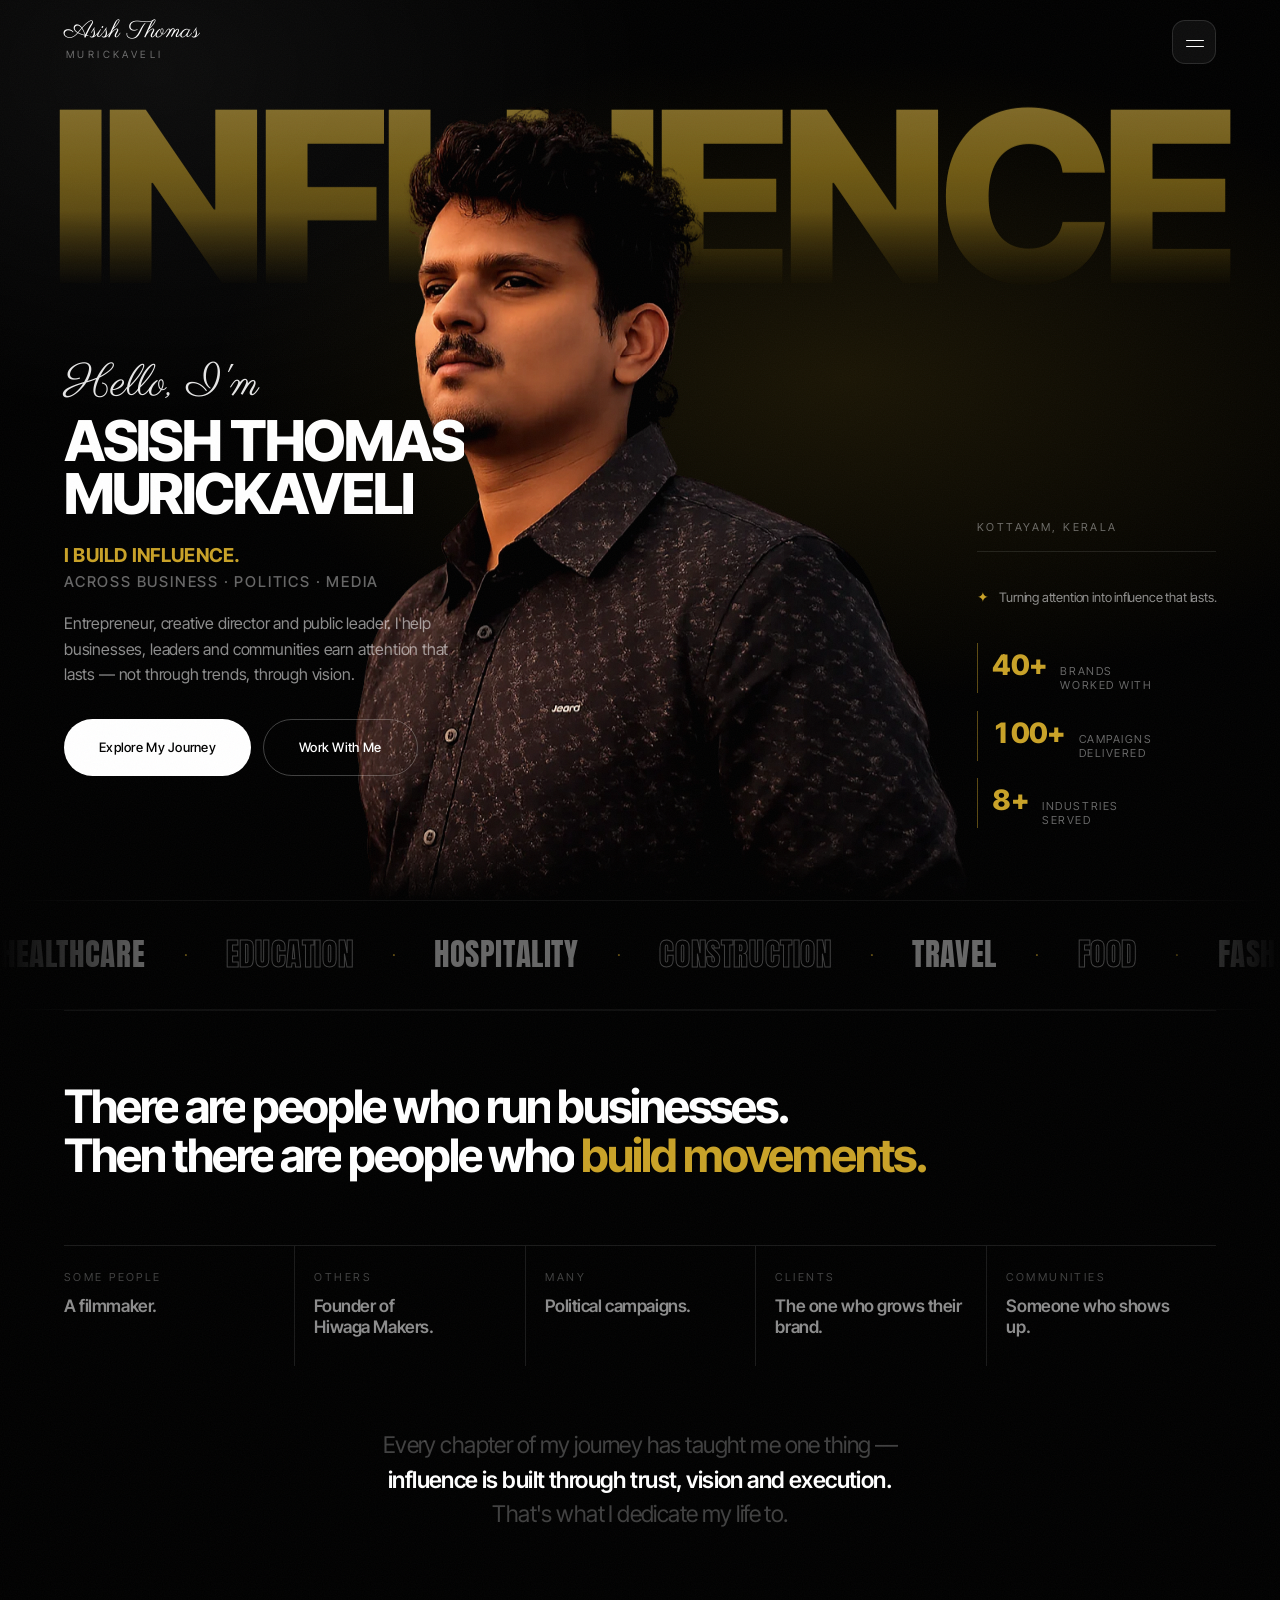
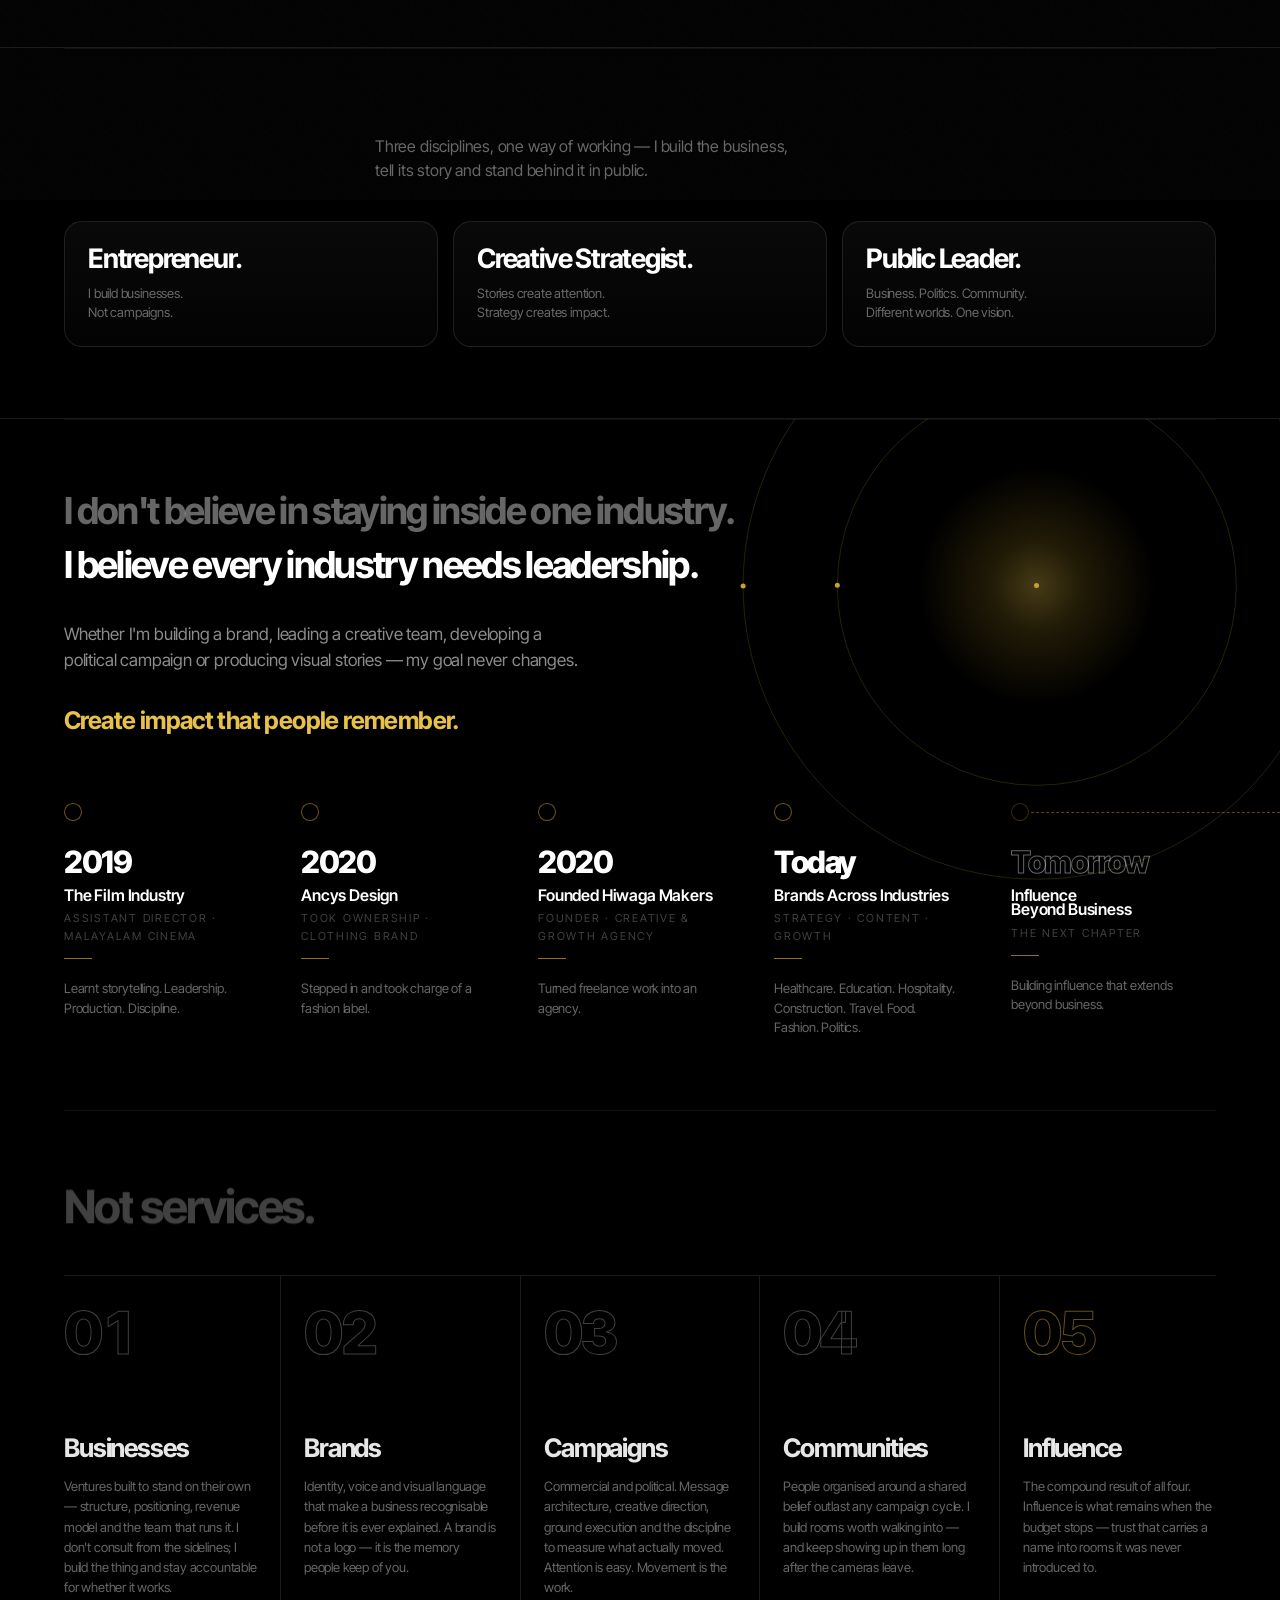
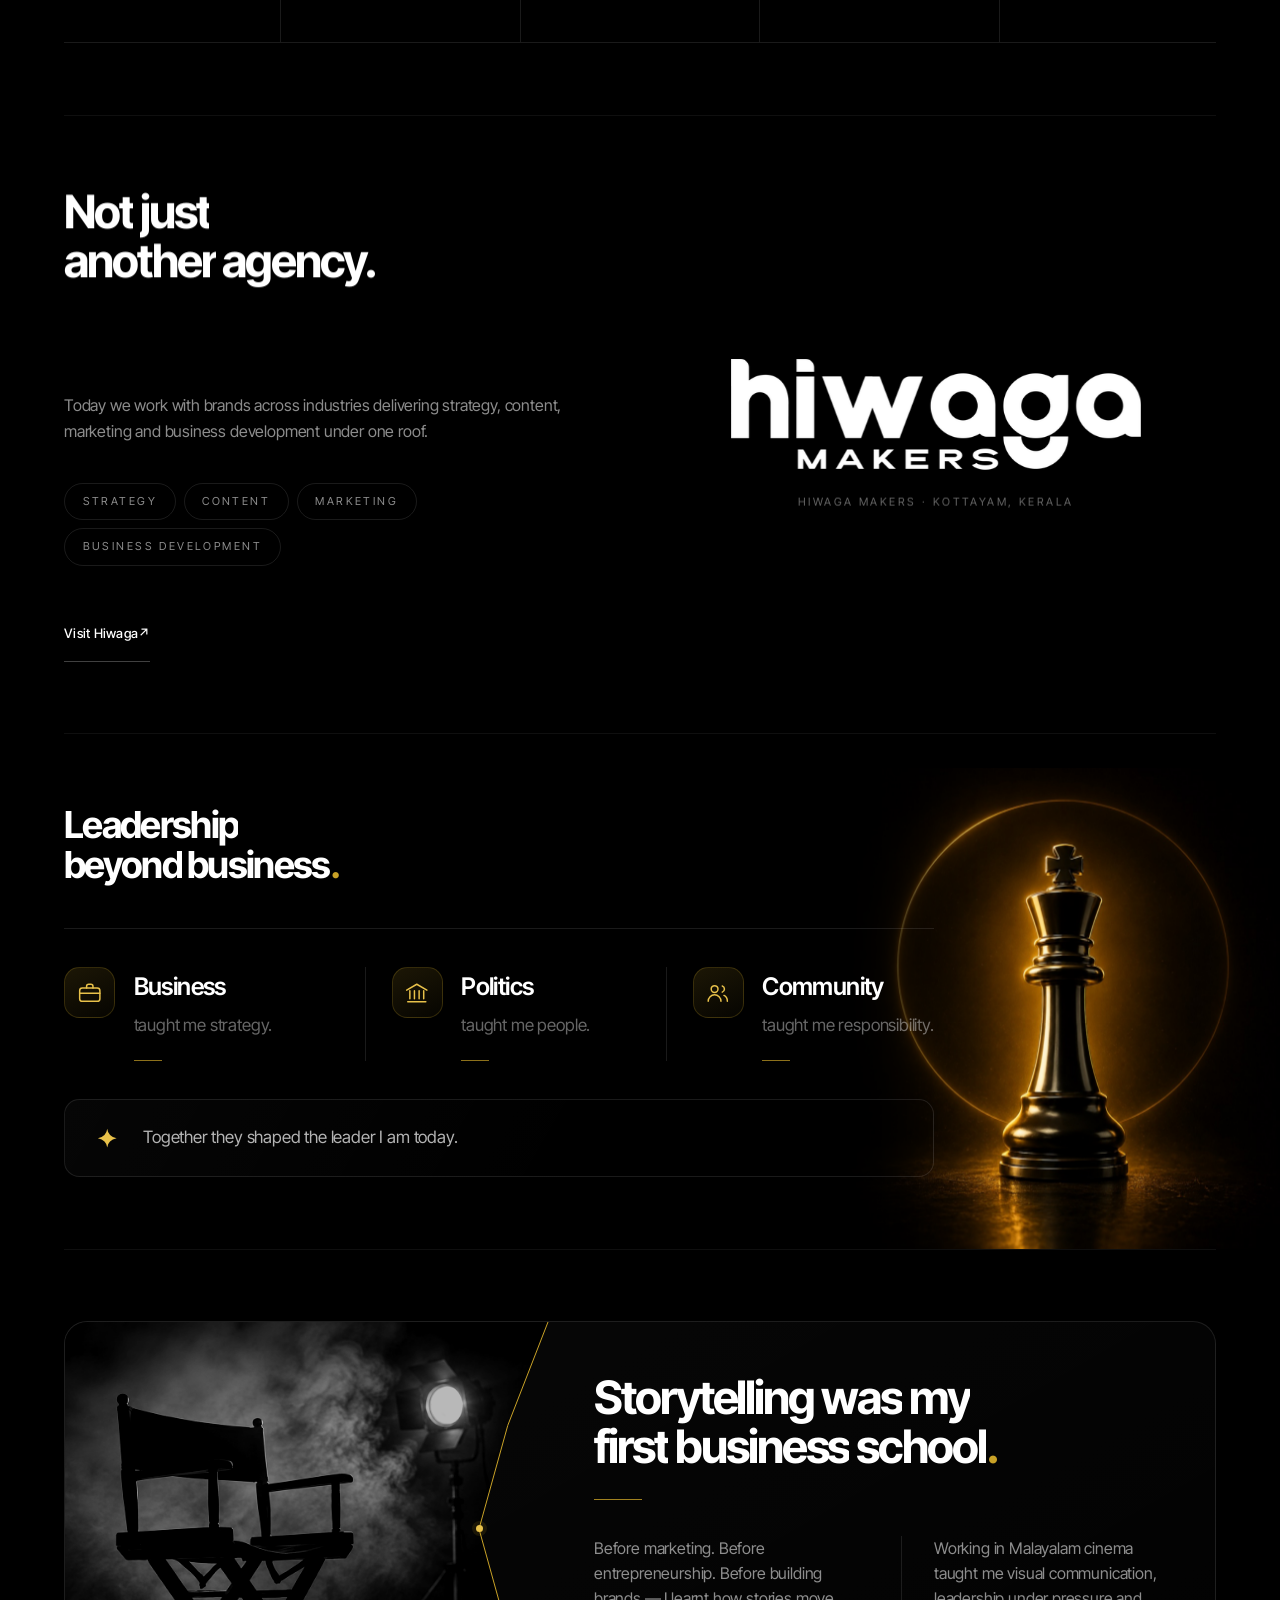
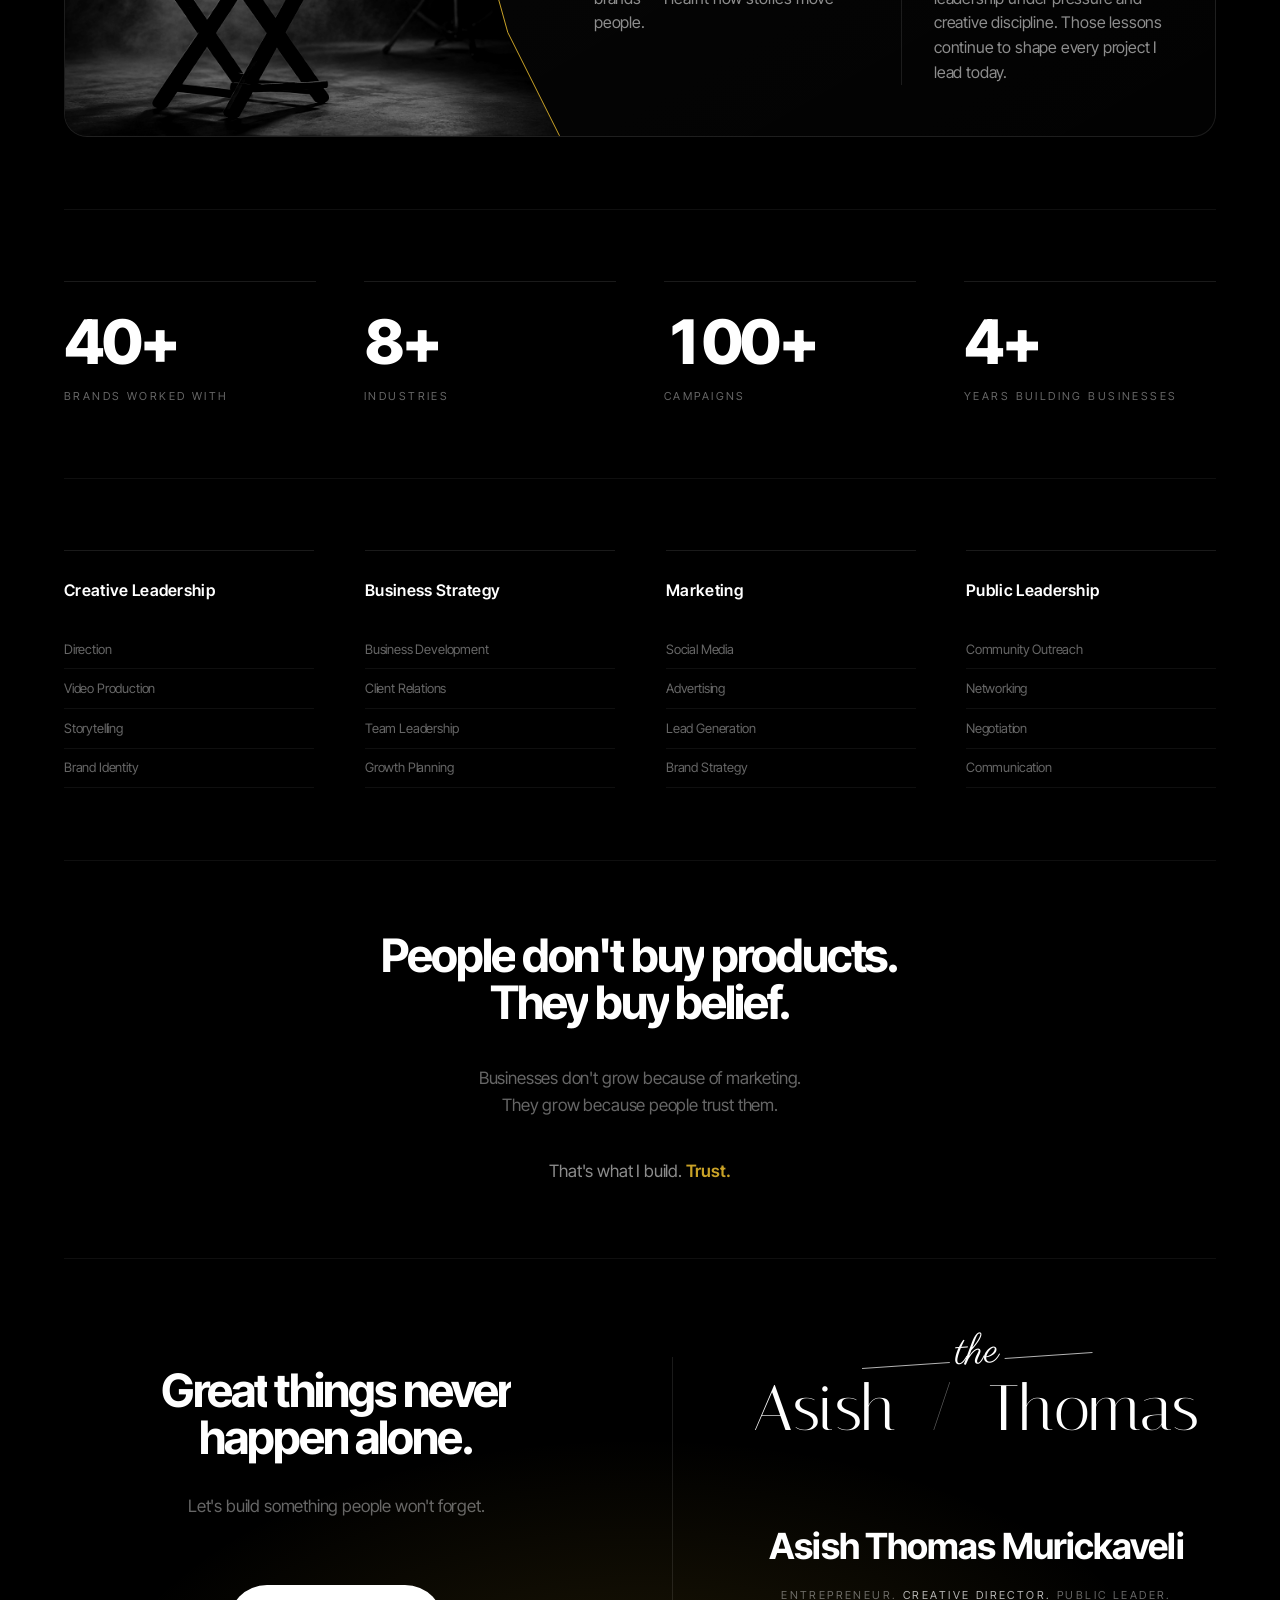
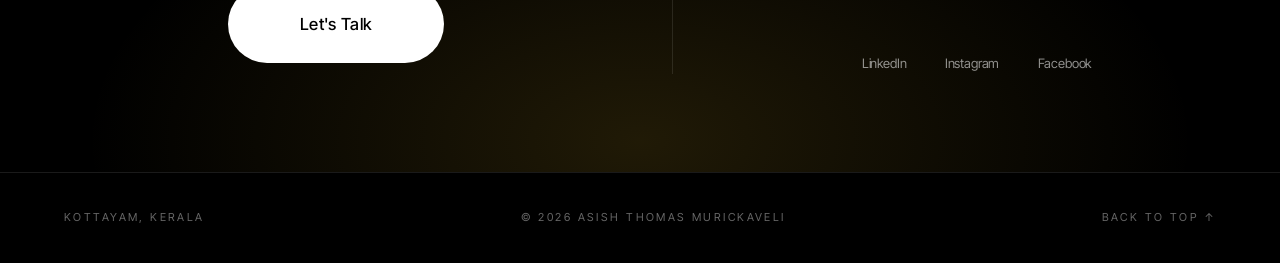
==== commit 9399c1ce: "Change the timeline history" ====
--- a/index.html
+++ b/index.html
@@ -419,7 +419,7 @@
           <!-- Every chapter visible at once. Interaction is hover + a line that
            fills as the section scrolls past — nothing is hidden behind a click.
            Each step owns the connector to its right, so the track stays correct
-           however many columns auto-fit decides on. -->
+           however many steps there are (set --steps in sections.css). -->
           <ol class="track" id="track">
             <li class="track__step" style="--i: 0" data-reveal>
               <span class="track__node" aria-hidden="true"></span>
@@ -433,13 +433,21 @@
 
             <li class="track__step" style="--i: 1" data-reveal data-delay="90">
               <span class="track__node" aria-hidden="true"></span>
-              <p class="track__year">2022</p>
+              <p class="track__year">2020</p>
+              <h3 class="track__title">Ancys Design</h3>
+              <p class="track__role">Took Ownership · Clothing Brand</p>
+              <p class="track__text">Stepped in and took charge of a fashion label.</p>
+            </li>
+
+            <li class="track__step" style="--i: 2" data-reveal data-delay="180">
+              <span class="track__node" aria-hidden="true"></span>
+              <p class="track__year">2020</p>
               <h3 class="track__title">Founded Hiwaga Makers</h3>
               <p class="track__role">Founder · Creative &amp; Growth Agency</p>
               <p class="track__text">Turned freelance work into an agency.</p>
             </li>
 
-            <li class="track__step" style="--i: 2" data-reveal data-delay="180">
+            <li class="track__step" style="--i: 3" data-reveal data-delay="270">
               <span class="track__node" aria-hidden="true"></span>
               <p class="track__year">Today</p>
               <h3 class="track__title">Brands Across Industries</h3>
@@ -452,9 +460,9 @@
 
             <li
               class="track__step track__step--future"
-              style="--i: 3"
+              style="--i: 4"
               data-reveal
-              data-delay="270"
+              data-delay="360"
             >
               <span class="track__node" aria-hidden="true"></span>
               <p class="track__year">Tomorrow</p>
@@ -469,100 +477,77 @@
       </section>
 
       <!-- ==========================================================
-       05 · WHAT I BUILD — expanding list, not cards
+       05 · WHAT I BUILD — five open columns, not cards
   ========================================================== -->
       <section class="section build" id="build" data-section>
         <div class="wrap">
           <h2 class="display" data-split>Not services.</h2>
 
-          <div class="accordion" id="accordion">
-            <div class="acc" data-reveal>
-              <button class="acc__head" aria-expanded="false">
-                <span class="acc__index">01</span>
-                <span class="acc__title">Businesses</span>
-                <span class="acc__icon" aria-hidden="true"></span>
-              </button>
-              <div class="acc__panel">
-                <div class="acc__inner">
-                  <p>
-                    Ventures built to stand on their own — structure,
-                    positioning, revenue model and the team that runs it. I
-                    don't consult from the sidelines; I build the thing and stay
-                    accountable for whether it works.
-                  </p>
-                </div>
+          <!-- All five on one screen as open columns — no cards, nothing behind a
+           click. Hover / focus widens a column and brings it forward; the rest
+           recede. Below 900px the columns stack into rows. -->
+          <ol class="pillars">
+            <li class="pillar" tabindex="0">
+              <div class="pillar__body" data-reveal>
+                <span class="pillar__num" aria-hidden="true">01</span>
+                <h3 class="pillar__title">Businesses</h3>
+                <p class="pillar__text">
+                  Ventures built to stand on their own — structure, positioning,
+                  revenue model and the team that runs it. I don't consult from
+                  the sidelines; I build the thing and stay accountable for
+                  whether it works.
+                </p>
               </div>
-            </div>
-
-            <div class="acc" data-reveal>
-              <button class="acc__head" aria-expanded="false">
-                <span class="acc__index">02</span>
-                <span class="acc__title">Brands</span>
-                <span class="acc__icon" aria-hidden="true"></span>
-              </button>
-              <div class="acc__panel">
-                <div class="acc__inner">
-                  <p>
-                    Identity, voice and visual language that make a business
-                    recognisable before it is ever explained. A brand is not a
-                    logo — it is the memory people keep of you.
-                  </p>
-                </div>
+            </li>
+
+            <li class="pillar" tabindex="0">
+              <div class="pillar__body" data-reveal data-delay="90">
+                <span class="pillar__num" aria-hidden="true">02</span>
+                <h3 class="pillar__title">Brands</h3>
+                <p class="pillar__text">
+                  Identity, voice and visual language that make a business
+                  recognisable before it is ever explained. A brand is not a
+                  logo — it is the memory people keep of you.
+                </p>
               </div>
-            </div>
-
-            <div class="acc" data-reveal>
-              <button class="acc__head" aria-expanded="false">
-                <span class="acc__index">03</span>
-                <span class="acc__title">Campaigns</span>
-                <span class="acc__icon" aria-hidden="true"></span>
-              </button>
-              <div class="acc__panel">
-                <div class="acc__inner">
-                  <p>
-                    Commercial and political. Message architecture, creative
-                    direction, ground execution and the discipline to measure
-                    what actually moved. Attention is easy. Movement is the
-                    work.
-                  </p>
-                </div>
+            </li>
+
+            <li class="pillar" tabindex="0">
+              <div class="pillar__body" data-reveal data-delay="180">
+                <span class="pillar__num" aria-hidden="true">03</span>
+                <h3 class="pillar__title">Campaigns</h3>
+                <p class="pillar__text">
+                  Commercial and political. Message architecture, creative
+                  direction, ground execution and the discipline to measure what
+                  actually moved. Attention is easy. Movement is the work.
+                </p>
               </div>
-            </div>
-
-            <div class="acc" data-reveal>
-              <button class="acc__head" aria-expanded="false">
-                <span class="acc__index">04</span>
-                <span class="acc__title">Communities</span>
-                <span class="acc__icon" aria-hidden="true"></span>
-              </button>
-              <div class="acc__panel">
-                <div class="acc__inner">
-                  <p>
-                    People organised around a shared belief outlast any campaign
-                    cycle. I build rooms worth walking into — and keep showing
-                    up in them long after the cameras leave.
-                  </p>
-                </div>
+            </li>
+
+            <li class="pillar" tabindex="0">
+              <div class="pillar__body" data-reveal data-delay="270">
+                <span class="pillar__num" aria-hidden="true">04</span>
+                <h3 class="pillar__title">Communities</h3>
+                <p class="pillar__text">
+                  People organised around a shared belief outlast any campaign
+                  cycle. I build rooms worth walking into — and keep showing up
+                  in them long after the cameras leave.
+                </p>
               </div>
-            </div>
-
-            <div class="acc" data-reveal>
-              <button class="acc__head" aria-expanded="false">
-                <span class="acc__index">05</span>
-                <span class="acc__title">Influence</span>
-                <span class="acc__icon" aria-hidden="true"></span>
-              </button>
-              <div class="acc__panel">
-                <div class="acc__inner">
-                  <p>
-                    The compound result of all four. Influence is what remains
-                    when the budget stops — trust that carries a name into rooms
-                    it was never introduced to.
-                  </p>
-                </div>
+            </li>
+
+            <li class="pillar" tabindex="0">
+              <div class="pillar__body" data-reveal data-delay="360">
+                <span class="pillar__num" aria-hidden="true">05</span>
+                <h3 class="pillar__title">Influence</h3>
+                <p class="pillar__text">
+                  The compound result of all four. Influence is what remains
+                  when the budget stops — trust that carries a name into rooms
+                  it was never introduced to.
+                </p>
               </div>
-            </div>
-          </div>
+            </li>
+          </ol>
         </div>
       </section>
 
@@ -904,10 +889,9 @@
             </p>
 
             <div class="footer__links">
-              <a href="#">LinkedIn</a>
-              <a href="#">Instagram</a>
-              <a href="#">YouTube</a>
-              <a href="#">X</a>
+              <a href="https://www.linkedin.com/in/asishmurickaveli/" target="_blank" rel="noopener">LinkedIn</a>
+              <a href="https://www.instagram.com/asish_murickaveli/" target="_blank" rel="noopener">Instagram</a>
+              <a href="https://www.linkedin.com/in/asishmurickaveli/" target="_blank" rel="noopener">Facebook</a>
             </div>
           </div>
         </div>
--- a/css/components.css
+++ b/css/components.css
@@ -420,76 +420,95 @@
 }
 
 /* ------------------------------------------------------------
-   ACCORDION
------------------------------------------------------------- */
-.accordion {
-  max-width: 64rem;
-  margin-top: clamp(1.5rem, 3vw, 2.5rem);
-}
-
-.acc { border-top: 1px solid var(--line); }
-.acc:last-child { border-bottom: 1px solid var(--line); }
-
-.acc__head {
-  width: 100%;
-  display: flex;
-  align-items: center;
-  gap: clamp(1rem, 3vw, 2.5rem);
-  padding: clamp(0.9rem, 1.8vw, 1.5rem) 0;
-  text-align: left;
-  transition: padding-left 560ms var(--ease);
-}
-.acc__head:hover { padding-left: clamp(0.5rem, 1.5vw, 1.5rem); }
-
-.acc__index {
-  font-size: var(--fs-label);
-  letter-spacing: var(--ls-wide);
-  color: var(--white-25);
+   PILLARS — five open columns divided by hairlines
+   Everything is visible at once. Hover / focus widens one column and
+   lights it (gold rule, gold number); its neighbours recede.
+------------------------------------------------------------ */
+.pillars {
+  display: flex;
+  margin-top: clamp(1.75rem, 3.5vw, 3rem);
+  border-top: 1px solid var(--line);
+  border-bottom: 1px solid var(--line);
+}
+
+.pillar {
+  position: relative;
+  flex: 1 1 0;
+  min-width: 0;
+  display: flex;
+  flex-direction: column;
+  padding: clamp(1.5rem, 2.5vw, 2.5rem) clamp(1rem, 1.8vw, 1.75rem) clamp(2rem, 3.5vw, 3.5rem);
+  border-left: 1px solid var(--line);
+  outline: none;
+  transition: flex-grow 760ms var(--ease), opacity 520ms var(--ease);
+}
+.pillar:first-child { border-left: 0; padding-left: 0; }
+/* the scroll reveal lives on this wrapper so its transition never fights the hover */
+.pillar__body {
+  flex: 1;
+  display: flex;
+  flex-direction: column;
+}
+.pillar:last-child { padding-right: 0; }
+
+/* the gold rule that draws across the top of the lit column */
+.pillar::before {
+  content: "";
+  position: absolute;
+  top: -1px; left: 0; right: 0;
+  height: 1px;
+  background: linear-gradient(90deg, var(--accent), var(--accent-bright));
+  transform: scaleX(0);
+  transform-origin: left;
+  transition: transform 700ms var(--ease);
+}
+
+.pillar__num {
+  font-size: clamp(2.75rem, 4.6vw, 4.75rem);
+  font-weight: 800;
+  line-height: 0.85;
+  letter-spacing: var(--ls-tight);
   font-variant-numeric: tabular-nums;
-}
-.acc__title {
-  flex: 1;
-  font-size: clamp(1.4rem, 3.4vw, 2.75rem);
+  color: transparent;
+  -webkit-text-stroke: 1px var(--white-25);
+  margin-bottom: clamp(2.5rem, 6vw, 5.5rem);
+  transition: -webkit-text-stroke-color 520ms var(--ease);
+}
+/* influence is the sum of the other four — it carries the gold at rest */
+.pillar:last-child .pillar__num { -webkit-text-stroke-color: rgba(201, 162, 39, 0.5); }
+
+.pillar__title {
+  font-size: clamp(1.25rem, 2vw, 2rem);
   font-weight: 700;
   letter-spacing: var(--ls-tight);
   line-height: 1.02;
+  color: var(--white-90);
+  transition: color 460ms var(--ease);
+}
+.pillar__text {
+  margin-top: clamp(0.75rem, 1.2vw, 1rem);
+  max-width: 34ch;
+  font-size: var(--fs-sm);
+  line-height: 1.55;
   color: var(--white-40);
   transition: color 460ms var(--ease);
 }
-.acc__head:hover .acc__title,
-.acc__head[aria-expanded="true"] .acc__title { color: var(--white); }
-
-.acc__icon {
-  position: relative;
-  width: 20px; height: 20px;
-  flex: 0 0 auto;
-}
-.acc__icon::before,
-.acc__icon::after {
-  content: "";
-  position: absolute;
-  top: 50%; left: 0;
-  width: 100%; height: 1px;
-  background: var(--white-55);
-  transition: transform 520ms var(--ease), background-color 400ms var(--ease);
-}
-.acc__icon::after { transform: rotate(90deg); }
-.acc__head[aria-expanded="true"] .acc__icon::before { background: var(--white); }
-.acc__head[aria-expanded="true"] .acc__icon::after { transform: rotate(0deg); background: var(--white); }
-
-.acc__panel {
-  height: 0;
-  overflow: hidden;
-  transition: height 620ms var(--ease);
-}
-.acc__inner {
-  padding: 0 0 clamp(1.75rem, 4vw, 3rem) clamp(0rem, 6vw, 7.5rem);
-  max-width: 68ch;
-  color: var(--white-55);
-  font-size: var(--fs-lead);
-  line-height: 1.5;
-  opacity: 0;
-  transform: translate3d(0, 14px, 0);
-  transition: opacity 520ms var(--ease) 80ms, transform 520ms var(--ease) 80ms;
-}
-.acc.is-open .acc__inner { opacity: 1; transform: none; }
+
+.pillar:hover,
+.pillar:focus-visible { flex-grow: 1.55; }
+.pillar:hover::before,
+.pillar:focus-visible::before { transform: scaleX(1); }
+.pillar:hover .pillar__num,
+.pillar:focus-visible .pillar__num { -webkit-text-stroke-color: var(--accent-bright); }
+.pillar:hover .pillar__title,
+.pillar:focus-visible .pillar__title { color: var(--white); }
+.pillar:hover .pillar__text,
+.pillar:focus-visible .pillar__text { color: var(--white-70); }
+
+/* the rest recede while one is lit */
+.pillars:hover .pillar:not(:hover),
+.pillars:has(.pillar:focus-visible) .pillar:not(:focus-visible) { opacity: 0.45; }
+
+@media (prefers-reduced-motion: reduce) {
+  .pillar, .pillar::before { transition: none; }
+}
--- a/css/sections.css
+++ b/css/sections.css
@@ -512,7 +512,9 @@
 .track {
   position: relative;
   display: grid;
-  grid-template-columns: repeat(auto-fit, minmax(min(100%, 13rem), 1fr));
+  /* one column per chapter; ≤1024px the track stacks (responsive.css) */
+  --steps: 5;
+  grid-template-columns: repeat(var(--steps), minmax(0, 1fr));
   /* the connectors are drawn as `100% + this`, so the value must be readable */
   --track-gap: clamp(1.5rem, 2.5vw, 2.75rem);
   --node: clamp(1rem, 1.4vw, 1.375rem);
@@ -529,7 +531,7 @@
 
 /* Each step draws the connector running to the next node. The ring is opaque,
    so the line reads as ending at its edge. Fill is driven off the track's
-   --fill (JS, on scroll): a quarter of the total per step. */
+   --fill (JS, on scroll): an equal share of the total per step. */
 .track__step::before {
   content: "";
   position: absolute;
@@ -538,7 +540,7 @@
   width: calc(100% + var(--track-gap));
   height: 1px;
   background: linear-gradient(90deg, var(--accent), var(--accent-bright));
-  transform: scaleX(clamp(0, calc((var(--fill, 0) - var(--i) * 0.25) * 4), 1));
+  transform: scaleX(clamp(0, calc((var(--fill, 0) * var(--steps) - var(--i))), 1));
   transform-origin: left;
 }
 /* the first node reaches back off the page — the track predates the section */
@@ -575,7 +577,7 @@
 .track__step--future .track__node { border-color: rgba(201, 162, 39, 0.28); }
 
 .track__year {
-  font-size: clamp(1.75rem, 2.9vw, 2.75rem);
+  font-size: clamp(1.75rem, 2.4vw, 2.5rem);
   font-weight: 800;
   line-height: 0.95;
   letter-spacing: var(--ls-tight);
--- a/css/responsive.css
+++ b/css/responsive.css
@@ -65,7 +65,10 @@
 
   /* The track stacks, so every connector turns vertical: each step's line
      drops from its own node to the next one instead of running right. */
-  .track { gap: clamp(1.25rem, 3vw, 2rem); }
+  .track {
+    grid-template-columns: minmax(0, 1fr);
+    gap: clamp(1.25rem, 3vw, 2rem);
+  }
   .track__step {
     padding-top: 0;
     padding-left: calc(var(--node) + clamp(1rem, 3vw, 1.5rem));
@@ -81,7 +84,7 @@
     width: 1px;
     height: calc(100% + var(--track-gap) - var(--node));
     background: linear-gradient(180deg, var(--accent), var(--accent-bright));
-    transform: scaleY(clamp(0, calc((var(--fill, 0) - var(--i) * 0.25) * 4), 1));
+    transform: scaleY(clamp(0, calc((var(--fill, 0) * var(--steps) - var(--i))), 1));
     transform-origin: top;
   }
   /* the last chapter's dash stops with the step — there is nothing after it */
@@ -175,10 +178,34 @@
   /* the orbit is a wide-screen flourish — on a phone it just crowds the type */
   .orbit { display: none; }
 
-  .acc__head { gap: 1rem; }
-  .acc__inner { padding-left: 0; }
 
   .footer__bottom { justify-content: center; text-align: center; }
+}
+
+/* ---------- ≤ 900px : the pillars stack into rows ---------- */
+@media (max-width: 900px) {
+  .pillars { flex-direction: column; border-bottom: 0; }
+  .pillar,
+  .pillar:first-child,
+  .pillar:last-child {
+    padding: clamp(1.25rem, 4vw, 1.75rem) 0;
+    border-left: 0;
+    border-bottom: 1px solid var(--line);
+  }
+  .pillar__body {
+    display: grid;
+    grid-template-columns: auto minmax(0, 1fr);
+    column-gap: clamp(1rem, 4vw, 1.75rem);
+    align-content: start;
+  }
+  .pillar__num {
+    grid-row: span 2;
+    font-size: clamp(2rem, 9vw, 2.75rem);
+    margin: 0;
+    padding: 0;
+  }
+  .pillar__text { max-width: 60ch; color: var(--white-55); }
+  .pillars:hover .pillar:not(:hover) { opacity: 1; }
 }
 
 /* ---------- ≤ 420px : small phones ---------- */
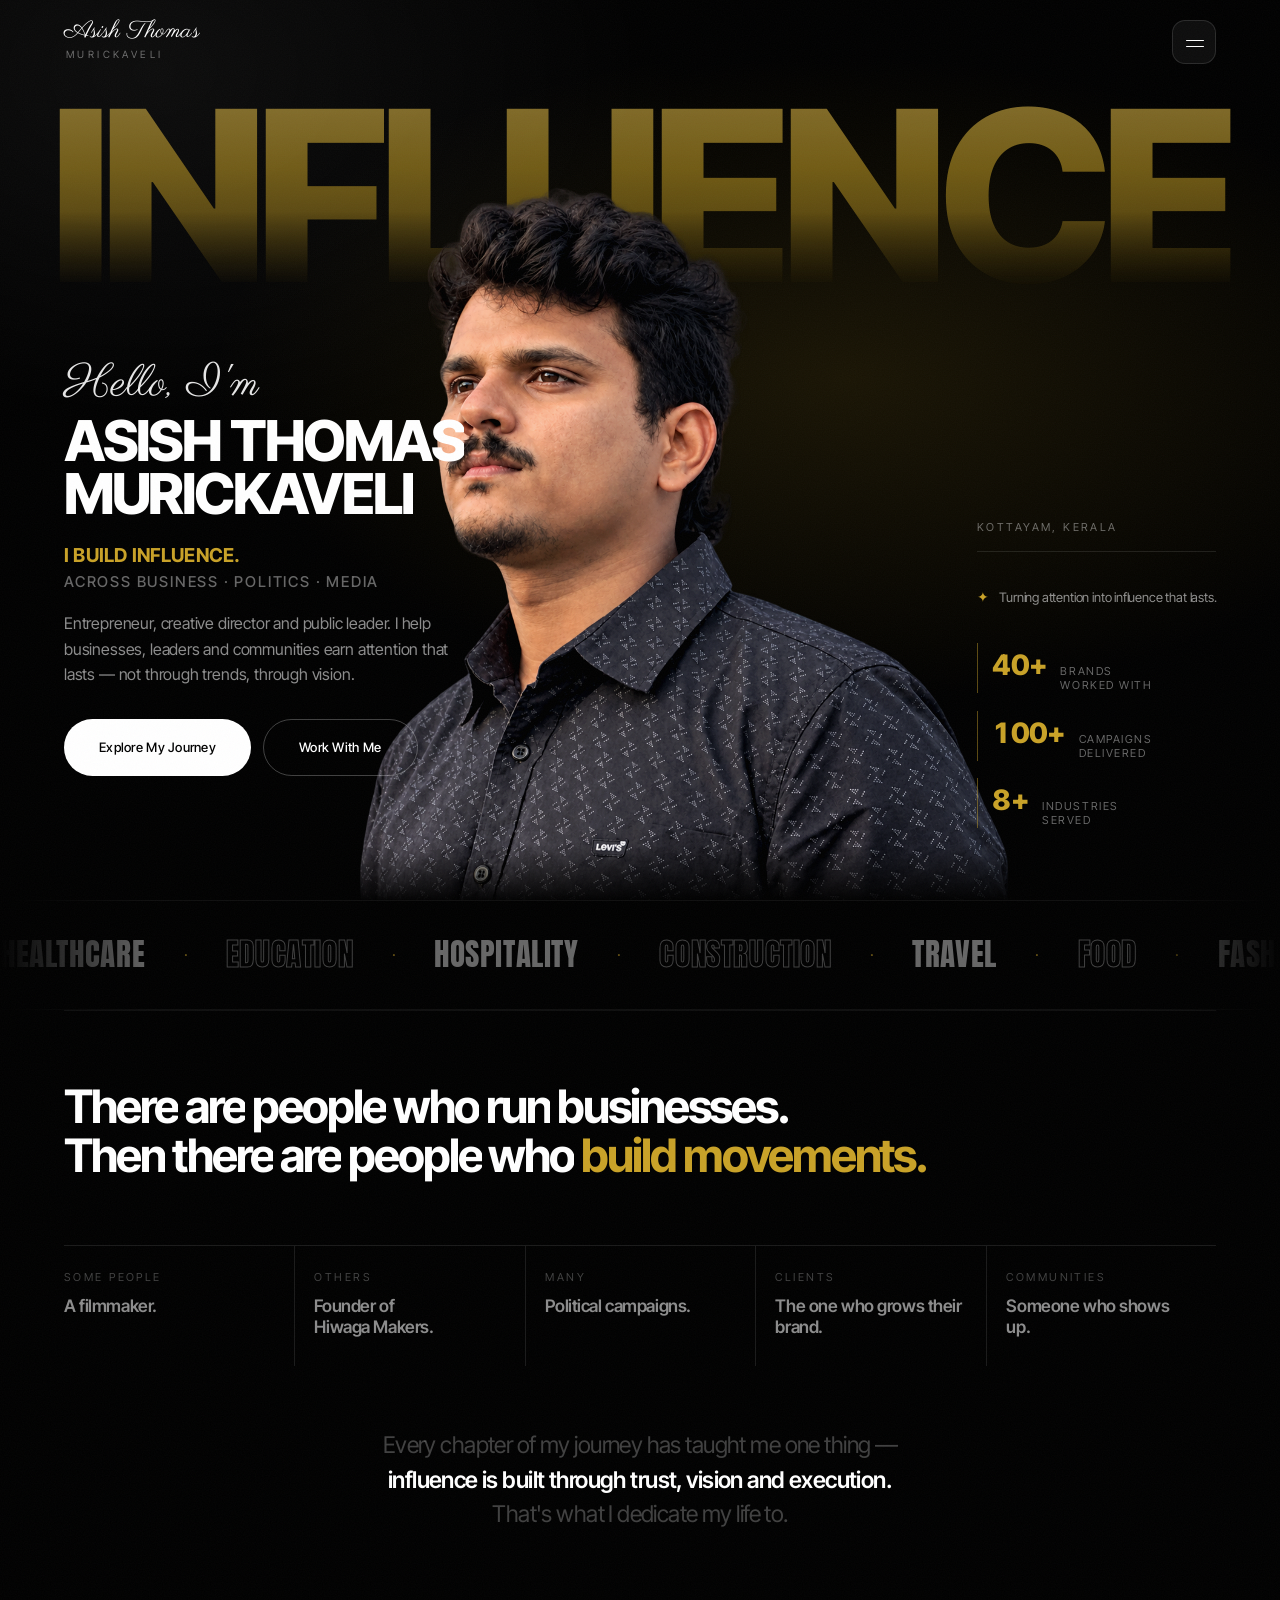
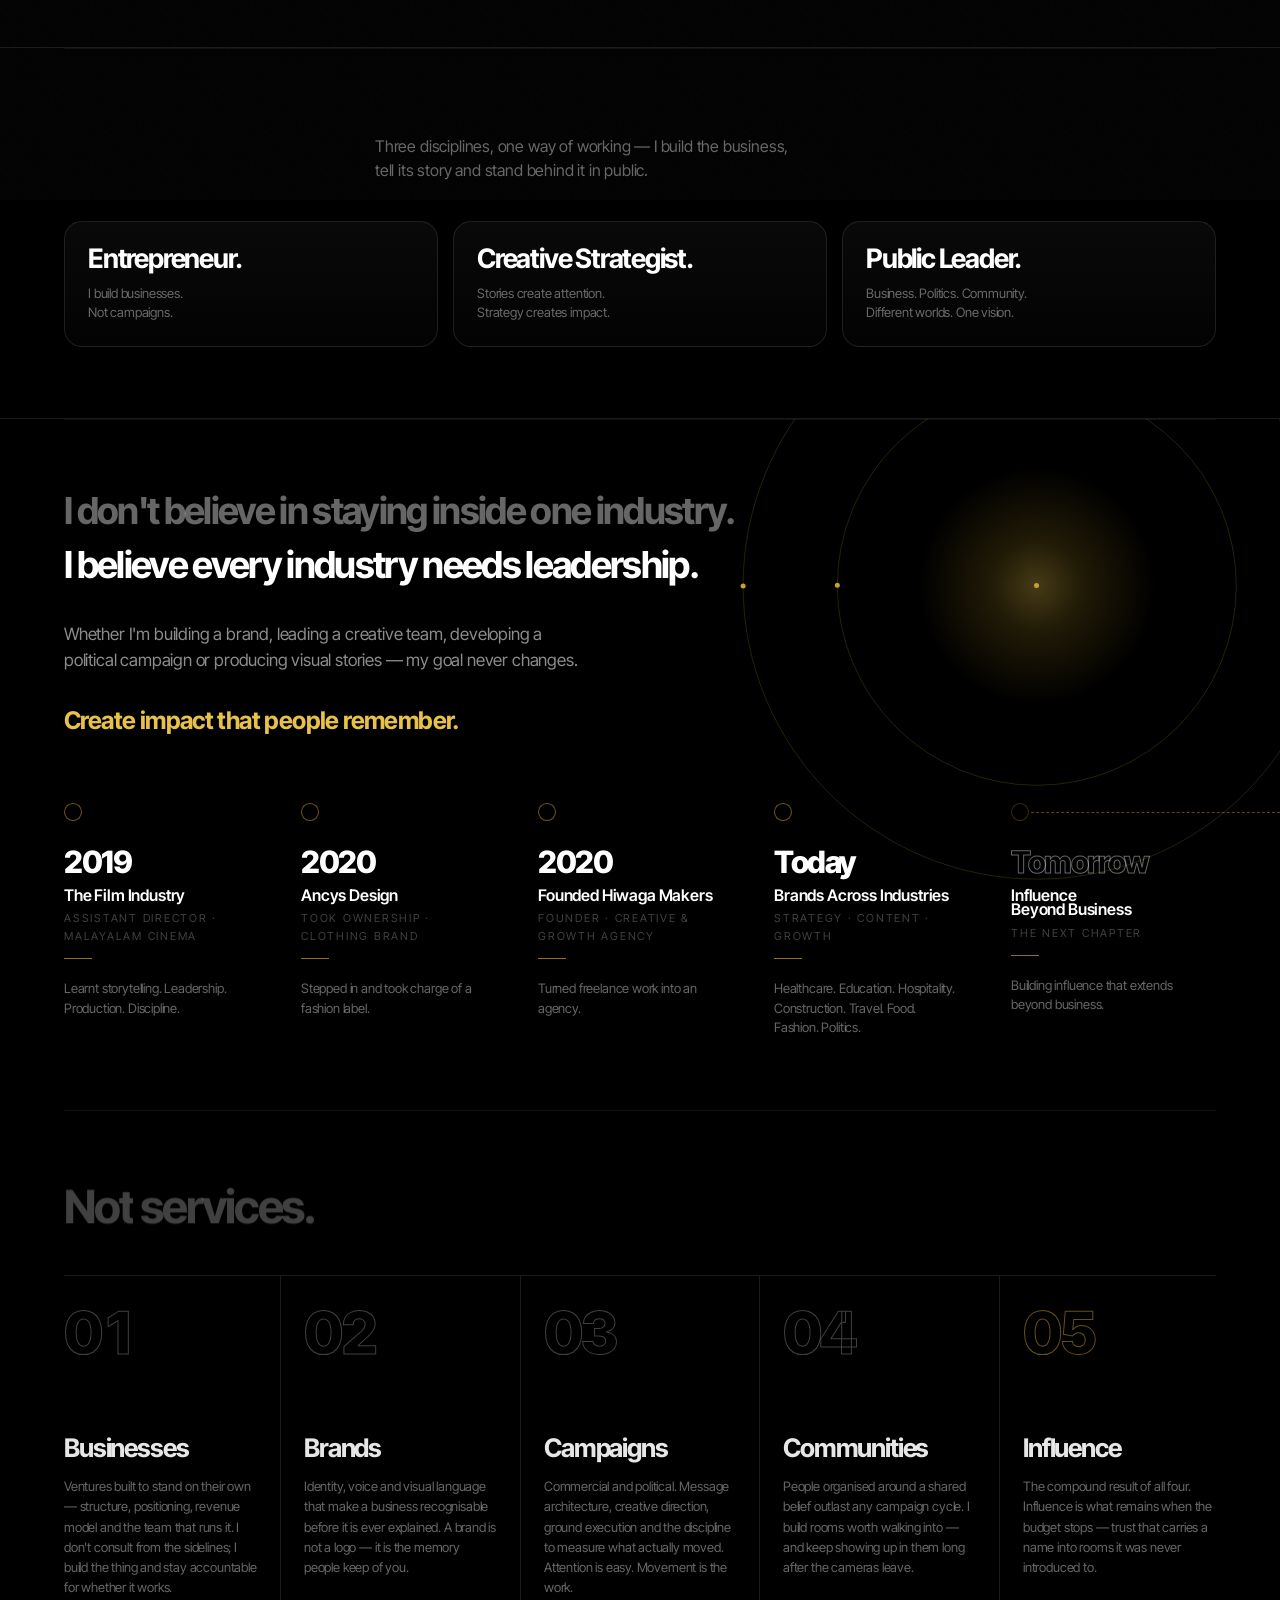
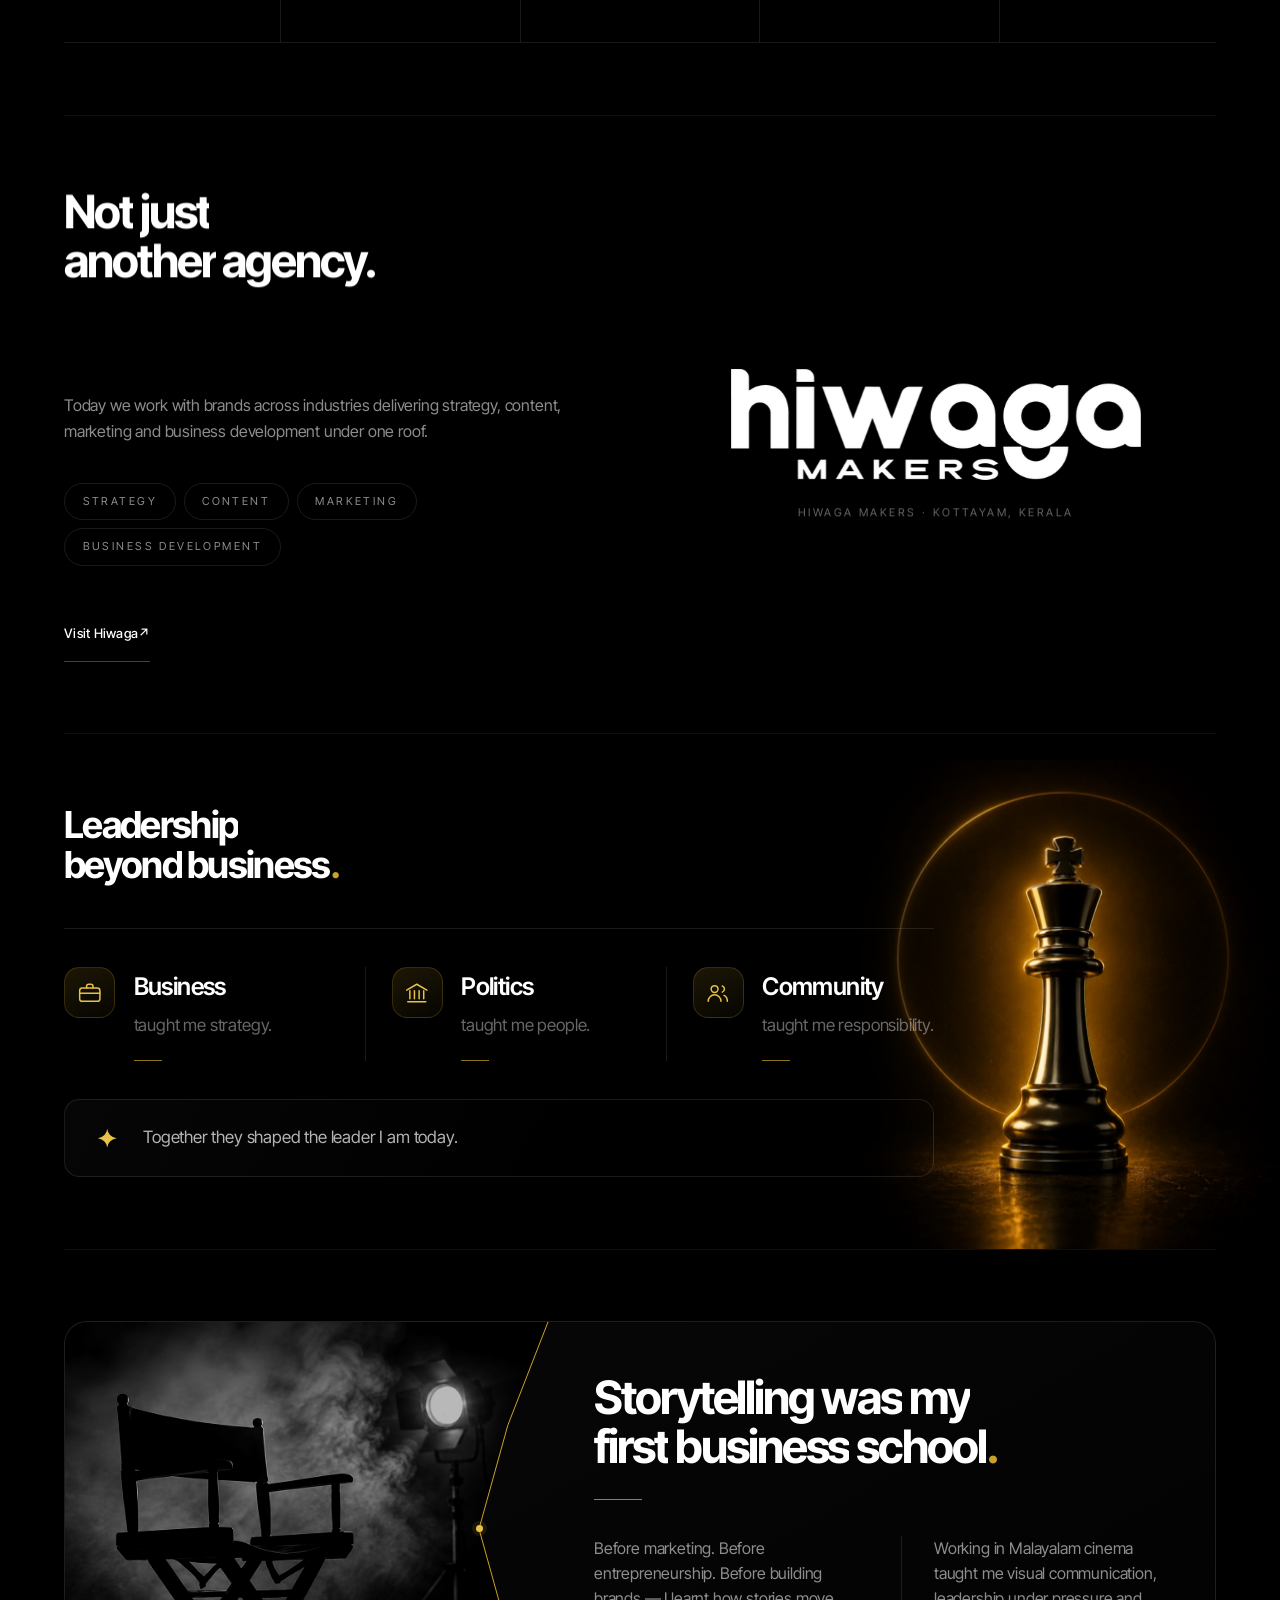
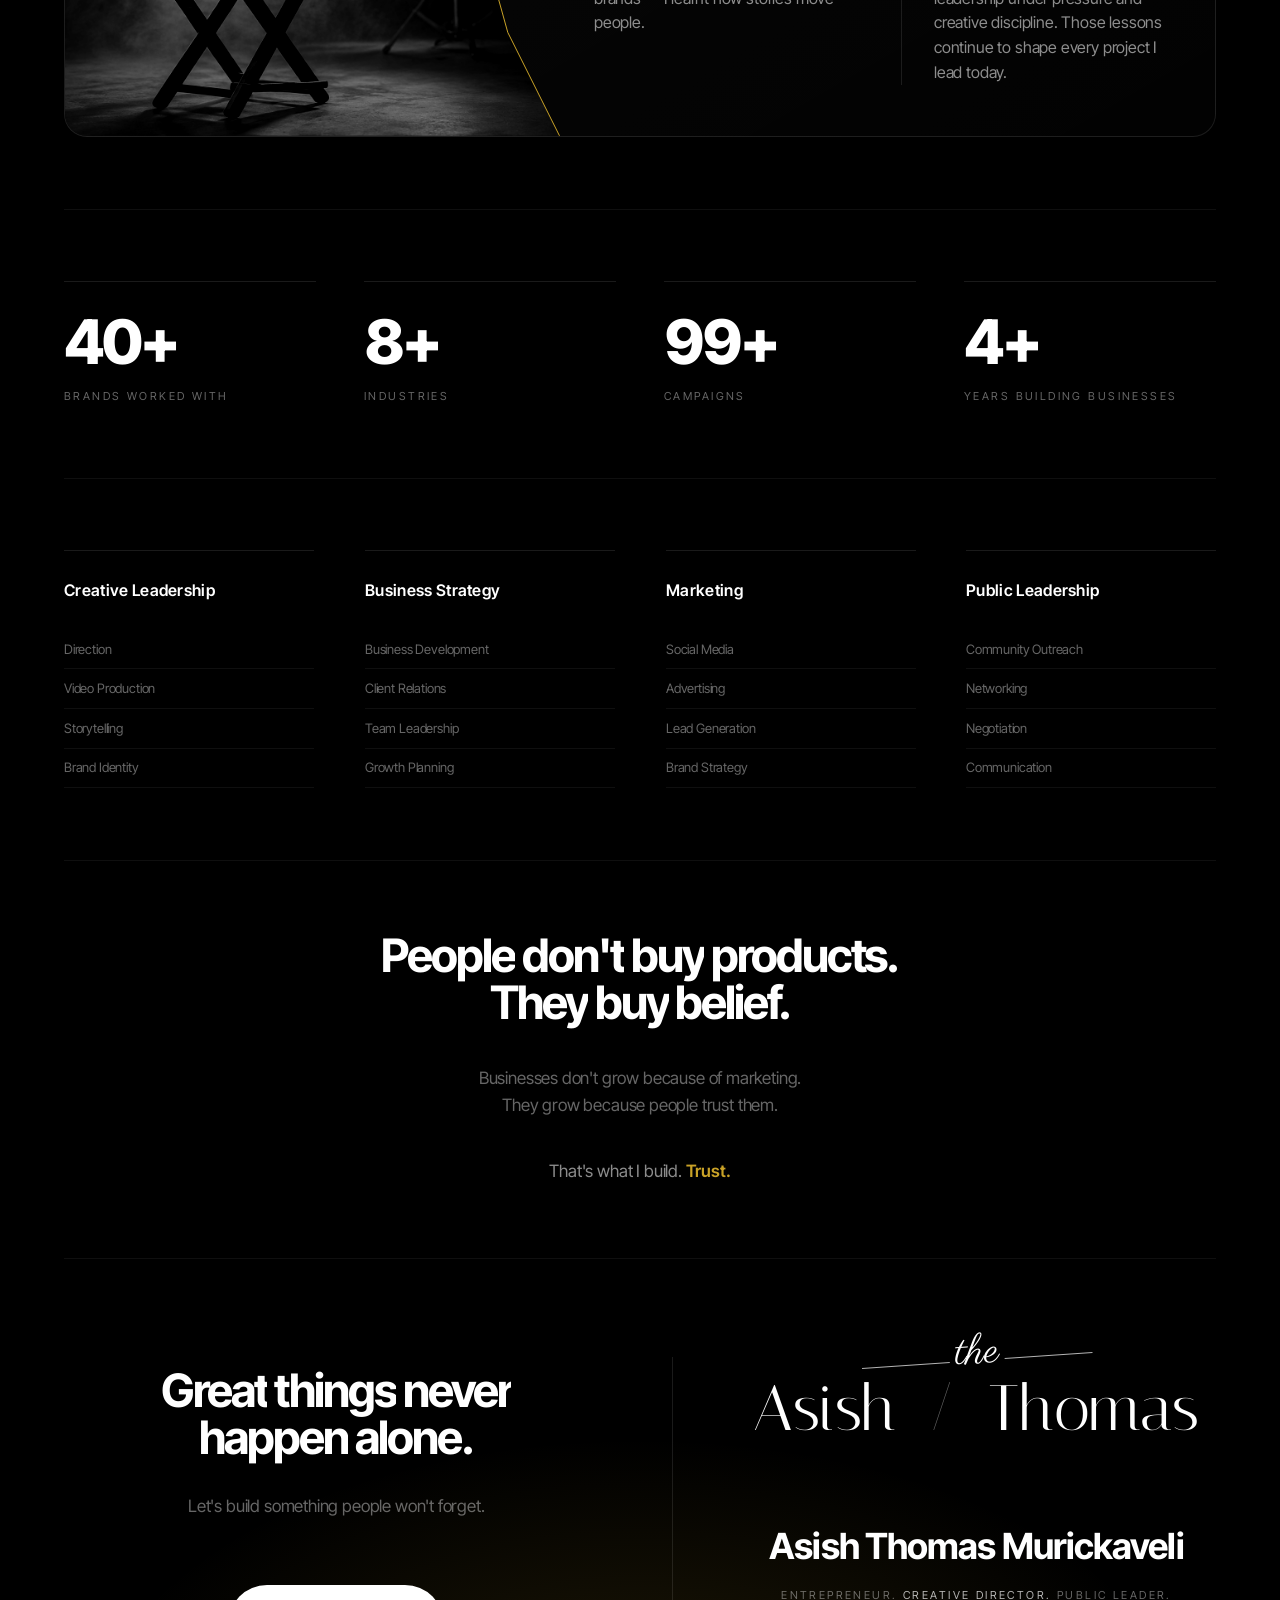
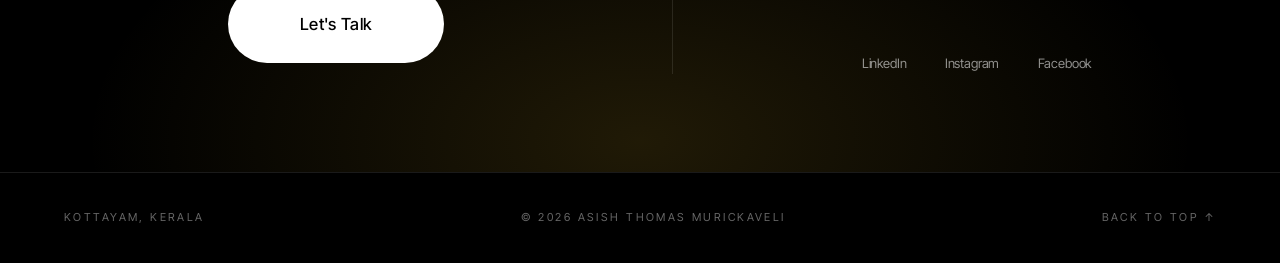
==== commit 00d6e896: "Implement the new UI for personal photo" ====
--- a/index.html
+++ b/index.html
@@ -28,7 +28,7 @@
       property="og:description"
       content="Entrepreneur. Creative Director. Public Leader. I help businesses, leaders and communities earn attention that lasts."
     />
-    <meta property="og:image" content="assets/img/portrait.png" />
+    <meta property="og:image" content="assets/img/asish.png" />
     <meta property="og:url" content="https://asishthomas.com/" />
     <meta name="twitter:card" content="summary_large_image" />
 
@@ -57,8 +57,8 @@
     <link
       rel="preload"
       as="image"
-      href="assets/img/portrait.webp"
-      type="image/webp"
+      href="assets/img/asish.png"
+      type="image/png"
       fetchpriority="high"
     />
 
@@ -197,13 +197,12 @@
          into the section edge. WebP first, PNG for older Safari. -->
         <div class="hero__media" data-parallax="0.06">
           <picture>
-            <source srcset="assets/img/portrait.webp" type="image/webp" />
             <img
-              src="assets/img/portrait.png"
+              src="assets/img/asish.png"
               alt="Portrait of Asish Thomas Murickaveli"
               class="hero__img"
-              width="767"
-              height="984"
+              width="1323"
+              height="1189"
               fetchpriority="high"
               decoding="async"
             />
@@ -872,7 +871,11 @@
               Let's build something people won't forget.
             </p>
 
-            <a href="mailto:hello@asishthomas.com" class="btn btn--big"
+            <a
+              href="https://wa.me/919447853656"
+              target="_blank"
+              rel="noopener"
+              class="btn btn--big"
               ><span>Let's Talk</span></a
             >
           </div>
--- a/css/sections.css
+++ b/css/sections.css
@@ -57,11 +57,14 @@
 .hero__media {
   position: absolute;
   z-index: 2;
-  top: calc(var(--nav-h) + 1.5vh);
+  /* starts below the nav so the face clears the name column, and is capped
+     at 720px tall: the content column stops widening at --maxw, so on tall
+     screens an uncapped portrait would grow back over the copy */
+  top: max(calc(var(--nav-h) + 10vh), calc(100% - 720px));
   bottom: 0;
-  /* right edge lands on the inner boundary of the side rail, so the subject
-     never runs under the record — the same relationship as the reference */
-  right: calc((100% - var(--hero-col)) / 2 + 15rem);
+  /* the photo carries empty space on its left, so its box tucks slightly
+     under the side rail — the subject itself still ends at the rail edge */
+  right: calc((100% - var(--hero-col)) / 2 + 12rem);
   pointer-events: none;
   will-change: translate;
 }
@@ -165,6 +168,7 @@
   color: var(--white-55);
 }
 .hero__pill .dot {
+  flex: none;
   width: 7px; height: 7px;
   border-radius: 50%;
   background: var(--accent);
--- a/css/responsive.css
+++ b/css/responsive.css
@@ -169,7 +169,6 @@
   }
   .hero__name { line-height: 0.94; }
   .hero__actions .btn { flex: 1 1 auto; }
-  .hero__pill { flex-wrap: wrap; row-gap: 0.35rem; }
   .hero__stats { gap: 1.25rem; }
   .hero__stats li { padding-left: 0.7rem; }
 
@@ -214,6 +213,7 @@
   .btn { --btn-pad-x: 1.5rem; width: 100%; }
   .hero__stats { flex-direction: column; gap: 0.85rem; }
   .hero__pill em { padding-left: 0; border-left: 0; }
+  .hero__pill { gap: 0.6rem; padding-inline: 1rem; letter-spacing: 0.1em; }
   .wordmark__name { font-size: 1.5rem; }
 }
 
